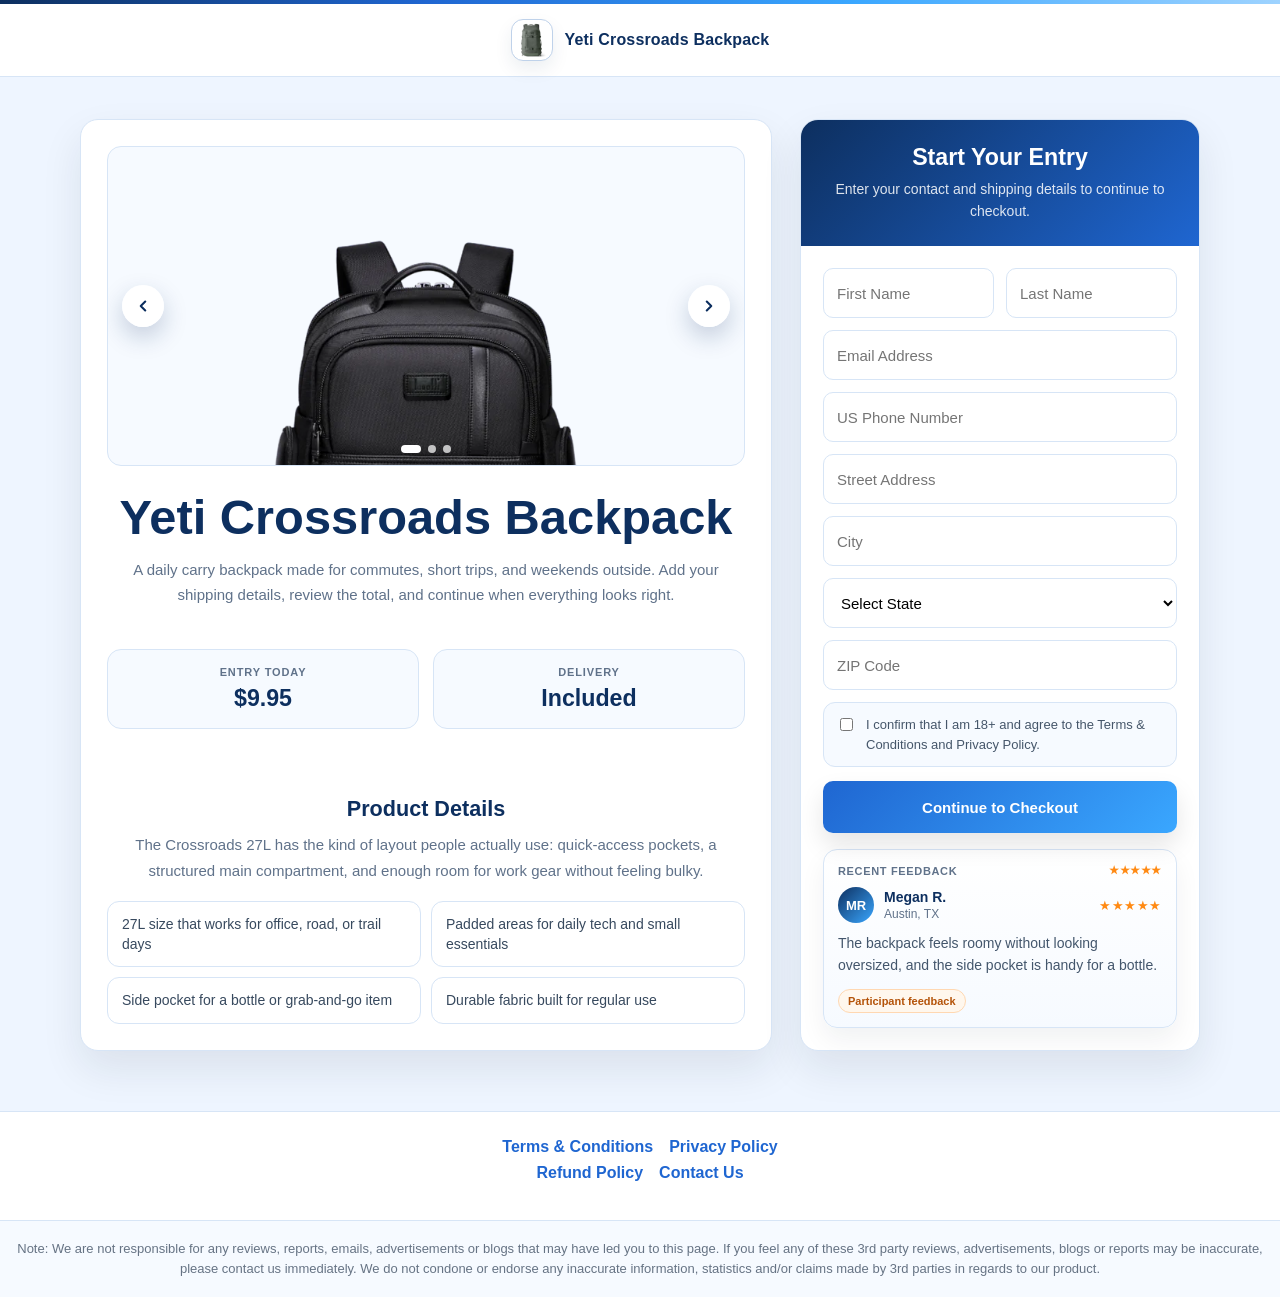
==== checkout.html @ 98c99eb9 "yeti lander completed" ====
<!DOCTYPE html>
<html lang="en">
<head>
<meta charset="utf-8" />
<meta name="viewport" content="width=device-width,initial-scale=1.0" />
<title>Checkout - Yeti Crossroads Backpack</title>
<style>
:root{--bg:#eef5ff;--surface:#fff;--surface-2:#f6faff;--ink:#10233f;--muted:#60728a;--line:#d7e5f6;--brand:#1f66d1;--brand-2:#0d2f5f;--accent:#3aa7ff;--danger:#b42318;--shadow:0 18px 42px rgba(19,31,45,.09)}
*{box-sizing:border-box}body{margin:0;font-family:Arial,Helvetica,sans-serif;background:var(--bg);color:var(--ink)}.container{width:min(1120px,calc(100% - 32px));margin:0 auto}.vibrant-accent{height:4px;background:linear-gradient(90deg,#0d2f5f,#1f66d1,#3aa7ff,#9ed3ff)}.site-header{background:#fff;border-bottom:1px solid var(--line)}.nav{height:72px;display:flex;align-items:center;justify-content:center}.brand{display:flex;align-items:center;justify-content:center;gap:12px;font-weight:800;color:var(--brand-2);letter-spacing:.01em}.brand-mark{width:42px;height:42px;border-radius:12px;background:#fff;border:1px solid #bfd2ea;display:flex;align-items:center;justify-content:center;box-shadow:0 8px 18px rgba(13,47,95,.08);overflow:hidden}.brand-mark img{width:88%;height:88%;object-fit:contain;display:block}.checkout-section{padding:42px 0}.checkout-grid{display:grid;grid-template-columns:minmax(0,1fr) 390px;gap:28px;align-items:stretch}.checkout-card,.summary-card{background:#fff;border:1px solid var(--line);border-radius:18px;box-shadow:var(--shadow);padding:24px;height:100%;display:flex;flex-direction:column}.checkout-card h1,.summary-card h2{text-align:center;margin:0 0 9px;color:var(--brand-2)}.section-copy{text-align:center;color:var(--muted);line-height:1.65;margin:0 auto 18px;max-width:620px}.summary-card .section-copy{max-width:310px}.info-grid{display:grid;gap:10px;margin-bottom:18px}.info-line,.line-item{display:flex;justify-content:space-between;gap:14px;border:1px solid var(--line);background:var(--surface-2);border-radius:12px;padding:12px 14px;font-size:14px;color:#46586d}.info-line strong,.line-item strong{color:var(--brand-2);text-align:right}input{width:100%;min-height:50px;border:1px solid #d7e5f6;border-radius:10px;background:#fff;padding:0 13px;font-size:15px;outline:none}.form-group{margin-bottom:12px}.field-invalid{border-color:var(--danger)!important;box-shadow:0 0 0 3px rgba(180,35,24,.08)!important}.error{display:none;margin-top:6px;color:var(--danger);font-size:12px;font-weight:700}.error.show{display:block}.payment-row{display:grid;grid-template-columns:1fr 1fr;gap:12px}.brand-row{display:flex;justify-content:center;gap:6px;flex-wrap:wrap;margin:0 0 14px}.brand-badge{width:46px;height:28px;border:1px solid var(--line);border-radius:7px;background:#fff;display:flex;align-items:center;justify-content:center;padding:2px;opacity:.72}.brand-badge.active{opacity:1;border-color:var(--brand);box-shadow:0 0 0 3px rgba(31,102,209,.12)}.brand-badge img{width:100%;height:100%;object-fit:contain;display:block}.btn{width:100%;min-height:52px;border:0;border-radius:10px;background:linear-gradient(135deg,var(--brand),var(--accent));color:#fff;font-size:15px;font-weight:800;cursor:pointer;box-shadow:0 12px 24px rgba(0,0,0,.10)}.btn:hover{background:var(--brand-2)}.summary-benefits{margin-top:auto;border:1px solid var(--line);border-radius:14px;background:#fbfdff;padding:14px;display:grid;gap:10px}.summary-benefits div{display:flex;justify-content:space-between;gap:12px;color:#4b5e72;font-size:13px}.summary-benefits strong{color:var(--brand-2);font-size:13px;text-align:right}.total-box{margin-top:14px;background:linear-gradient(135deg,var(--brand-2),var(--brand));color:#fff;border-radius:14px;padding:18px;text-align:center}.total-box small{display:block;text-transform:uppercase;letter-spacing:.08em;font-size:11px;font-weight:800;color:rgba(255,255,255,.78);margin-bottom:8px}.total-box strong{font-size:2rem}.footer{margin-top:32px;background:#fff;border-top:1px solid var(--line)}.footer-inner{padding:26px 0;text-align:center}.footer-links{margin-bottom:12px}.footer-links a{text-decoration:none;color:var(--brand);font-weight:700;margin:0 8px}.operator{color:#4b5e72;font-size:13px;line-height:1.6}.fine-print{color:#667384;font-size:12px;line-height:1.6;margin-top:8px}.footer-disclaimer{border-top:1px solid var(--line);background:#f6faff;padding:18px 16px;color:#667384;text-align:center;font-size:13px;line-height:1.55}@media(max-width:880px){.checkout-grid{grid-template-columns:1fr}.payment-row{grid-template-columns:1fr}.summary-benefits{margin-top:14px}}
html,body{overflow-x:hidden}.checkout-section{padding:42px 16px}.container{width:100%;max-width:1120px}.checkout-grid>*{min-width:0}.checkout-card,.summary-card{min-width:0}.footer-links{display:flex;flex-wrap:wrap;justify-content:center;gap:8px 16px;line-height:1.5;max-width:320px;margin-left:auto;margin-right:auto}.footer-links a{margin:0}
@media(max-width:560px){.section-copy{max-width:300px}.brand-row{max-width:270px;margin-left:auto;margin-right:auto}.brand-badge{width:42px;height:26px}}
</style>
</head>
<body>
<div class="vibrant-accent"></div>
<header class="site-header"><div class="container nav"><div class="brand"><span class="brand-mark" aria-hidden="true"><img src="./images/product.png" alt="" /></span><span>Yeti Crossroads Backpack</span></div></div></header>
<main class="checkout-section">
  <div class="container checkout-grid">
    <section class="checkout-card">
      <h1>Checkout</h1>
      <p class="section-copy">Review your shipping details and complete your entry below.</p>
      <div class="info-grid"><div class="info-line"><span>Name</span><strong id="summaryName">-</strong></div><div class="info-line"><span>Email</span><strong id="summaryEmail">-</strong></div><div class="info-line"><span>Ship To</span><strong id="summaryAddress">-</strong></div></div>
      <form id="paymentForm" novalidate>
        <div class="brand-row"><span class="brand-badge" data-brand="visa"><img src="images/card-visa.svg" alt="Visa"></span><span class="brand-badge" data-brand="mastercard"><img src="images/card-mastercard.svg" alt="Mastercard"></span><span class="brand-badge" data-brand="amex"><img src="images/card-amex.svg" alt="American Express"></span><span class="brand-badge" data-brand="discover"><img src="images/card-discover.svg" alt="Discover"></span><span class="brand-badge" data-brand="jcb"><img src="images/card-jcb.svg" alt="JCB"></span><span class="brand-badge" data-brand="diners"><img src="images/card-diners.svg" alt="Diners Club"></span><span class="brand-badge" data-brand="maestro"><img src="images/card-maestro.svg" alt="Maestro"></span><span class="brand-badge" data-brand="unionpay"><img src="images/card-unionpay.svg" alt="UnionPay"></span></div>
        <div class="form-group"><input id="cardNumber" type="tel" placeholder="Card Number" maxlength="23" inputmode="numeric" autocomplete="cc-number" /><div class="error" data-error-for="cardNumber">Please enter a valid card number.</div></div>
        <div class="payment-row"><div class="form-group"><input id="cardExpiry" type="tel" placeholder="MM/YY" maxlength="5" inputmode="numeric" autocomplete="cc-exp" /><div class="error" data-error-for="cardExpiry">Enter a valid expiry in MM/YY format.</div></div><div class="form-group"><input id="cardCvv" type="tel" placeholder="CVV" maxlength="4" inputmode="numeric" autocomplete="cc-csc" /><div class="error" data-error-for="cardCvv">Enter a valid CVV.</div></div></div>
        <button class="btn" type="submit">Continue</button>
      </form>
    </section>
    <aside class="summary-card">
      <h2>Order Summary</h2>
      <p class="section-copy">Your order details are reviewed here before the payment step is completed.</p>
      <div class="line-item"><span>Yeti Crossroads Backpack entry</span><strong>$9.95</strong></div>
      <div class="line-item"><span>Processing</span><strong>$0.00</strong></div>
      <div class="line-item"><span>Shipping</span><strong>Included</strong></div>
      <div class="summary-benefits"><div><span>Confirmation</span><strong>Sent by email</strong></div><div><span>Secure checkout</span><strong>Encrypted payment</strong></div><div><span>Customer support</span><strong>2 business days</strong></div></div>
      <div class="total-box"><small>Total Today</small><strong>$9.95</strong></div>
    </aside>
  </div>
</main>
<footer class="footer"><div class="footer-inner"><div class="footer-links"><a href="terms.html">Terms &amp; Conditions</a><a href="privacy.html">Privacy Policy</a><a href="refund.html">Refund Policy</a><a href="contact.html">Contact Us</a></div></div><div class="footer-disclaimer">Note: We are not responsible for any reviews, reports, emails, advertisements or blogs that may have led you to this page. If you feel any of these 3rd party reviews, advertisements, blogs or reports may be inaccurate, please contact us immediately. We do not condone or endorse any inaccurate information, statistics and/or claims made by 3rd parties in regards to our product.</div></footer>
<script>
(function(){const storagePrefix='yetiReady';const lead=JSON.parse(sessionStorage.getItem(storagePrefix+'Lead')||'null');if(!lead){window.location.href='index.html';return}const paymentForm=document.getElementById('paymentForm'),cardNumber=document.getElementById('cardNumber'),cardExpiry=document.getElementById('cardExpiry'),cardCvv=document.getElementById('cardCvv'),brandBadges=document.querySelectorAll('.brand-badge'),brandRules={visa:{lengths:[13,16,19],cvv:[3]},mastercard:{lengths:[16],cvv:[3]},amex:{lengths:[15],cvv:[4]},discover:{lengths:[16,19],cvv:[3]},jcb:{lengths:[16,17,18,19],cvv:[3]},diners:{lengths:[14,16],cvv:[3]},maestro:{lengths:[12,13,14,15,16,17,18,19],cvv:[3]},unionpay:{lengths:[16,17,18,19],cvv:[3]}};function digits(v){return(v||'').replace(/\D/g,'')}function setError(name,show){const field=document.getElementById(name);const error=document.querySelector('[data-error-for="'+name+'"]');if(field)field.classList.toggle('field-invalid',!!show);if(error)error.classList.toggle('show',!!show)}function detectBrand(v){const d=digits(v);if(/^4/.test(d))return'visa';if(/^(5[1-5]|2[2-7])/.test(d))return'mastercard';if(/^3[47]/.test(d))return'amex';if(/^(6011|65|64[4-9])/.test(d))return'discover';if(/^(352[8-9]|35[3-8])/.test(d))return'jcb';if(/^3(0[0-5]|[68])/.test(d))return'diners';if(/^62/.test(d))return'unionpay';if(/^(50|5[6-9]|6)/.test(d))return'maestro';return''}function updateBrand(b){brandBadges.forEach(x=>x.classList.toggle('active',x.dataset.brand===b))}function luhn(v){const d=digits(v);if(d.length<12||d.length>19)return false;let sum=0,alt=false;for(let i=d.length-1;i>=0;i--){let n=parseInt(d[i],10);if(alt){n*=2;if(n>9)n-=9}sum+=n;alt=!alt}return sum%10===0}function validCard(v){const d=digits(v),brand=detectBrand(d),rule=brandRules[brand];return !!rule&&rule.lengths.includes(d.length)&&luhn(d)}function validCvv(v,brand){const rule=brandRules[brand];return !!rule&&rule.cvv.includes(digits(v).length)}function validExpiry(v){const m=/^(0[1-9]|1[0-2])\/(\d{2})$/.exec(v||'');if(!m)return false;const month=parseInt(m[1],10),year=2000+parseInt(m[2],10);return new Date(year,month,0,23,59,59)>=new Date()}document.getElementById('summaryName').textContent=((lead.firstName||'')+' '+(lead.lastName||'')).trim()||'-';document.getElementById('summaryEmail').textContent=lead.email||'-';document.getElementById('summaryAddress').textContent=[lead.shippingAddress1,lead.shippingCity,lead.shippingState,lead.shippingZip].filter(Boolean).join(', ')||'-';cardNumber.addEventListener('input',function(){const d=digits(this.value).slice(0,19);this.value=d.replace(/(.{4})/g,'$1 ').trim();updateBrand(detectBrand(d));setError('cardNumber',false);setError('cardCvv',false)});cardExpiry.addEventListener('input',function(){const d=digits(this.value).slice(0,4);this.value=d.length>2?d.slice(0,2)+'/'+d.slice(2):d;setError('cardExpiry',false)});cardCvv.addEventListener('input',function(){this.value=digits(this.value).slice(0,4);setError('cardCvv',false)});paymentForm.addEventListener('submit',function(e){e.preventDefault();let ok=true;const cd=digits(cardNumber.value),brand=detectBrand(cd),cardBad=!validCard(cd);setError('cardNumber',cardBad);if(cardBad)ok=false;const expBad=!validExpiry(cardExpiry.value);setError('cardExpiry',expBad);if(expBad)ok=false;const cvvBad=!validCvv(cardCvv.value,brand);setError('cardCvv',cvvBad);if(cvvBad)ok=false;if(!ok)return;sessionStorage.setItem(storagePrefix+'Checkout',JSON.stringify({status:'completed',product:lead.product,cardLast4:cd.slice(-4),cardBrand:brand,amountCharged:lead.entryPrice,completedAt:new Date().toISOString()}));window.location.href='upsell.html'})})();
</script>
</body>
</html>
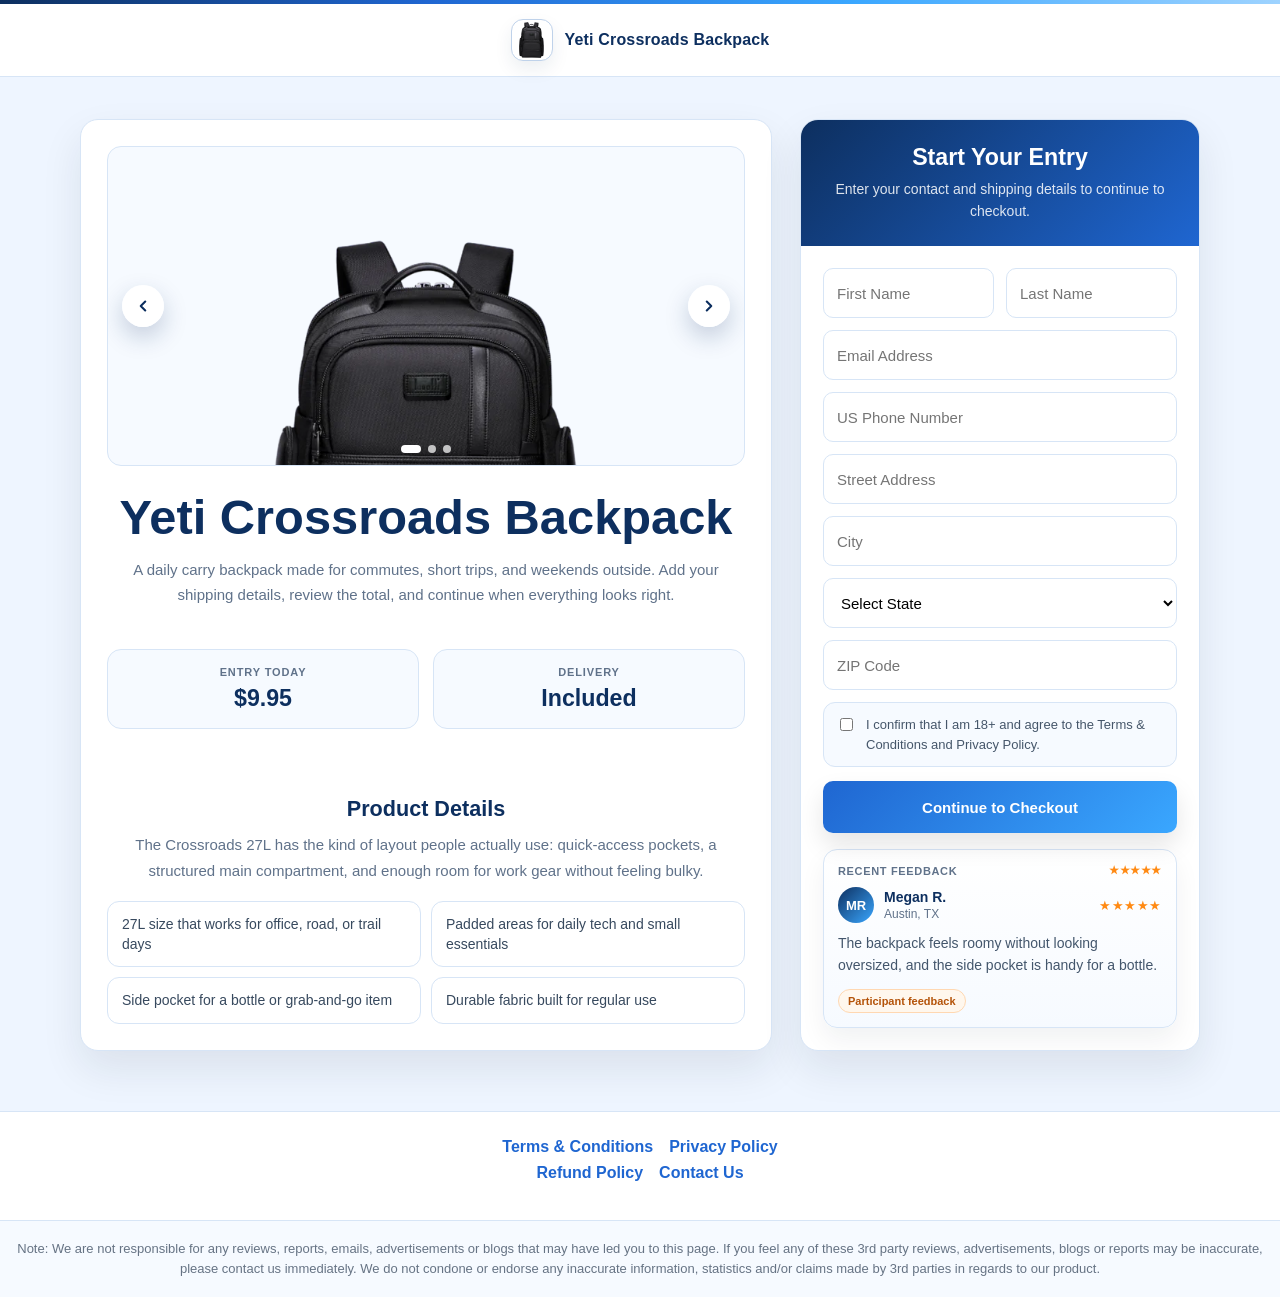
==== commit 18189a25: "yeti lander completed" ====
--- a/checkout.html
+++ b/checkout.html
@@ -13,7 +13,7 @@
 </head>
 <body>
 <div class="vibrant-accent"></div>
-<header class="site-header"><div class="container nav"><div class="brand"><span class="brand-mark" aria-hidden="true"><img src="./images/product.png" alt="" /></span><span>Yeti Crossroads Backpack</span></div></div></header>
+<header class="site-header"><div class="container nav"><div class="brand"><span class="brand-mark" aria-hidden="true"><img src="./images/backpack-slide-01.jpg" alt="" /></span><span>Yeti Crossroads Backpack</span></div></div></header>
 <main class="checkout-section">
   <div class="container checkout-grid">
     <section class="checkout-card">
@@ -21,9 +21,9 @@
       <p class="section-copy">Review your shipping details and complete your entry below.</p>
       <div class="info-grid"><div class="info-line"><span>Name</span><strong id="summaryName">-</strong></div><div class="info-line"><span>Email</span><strong id="summaryEmail">-</strong></div><div class="info-line"><span>Ship To</span><strong id="summaryAddress">-</strong></div></div>
       <form id="paymentForm" novalidate>
-        <div class="brand-row"><span class="brand-badge" data-brand="visa"><img src="images/card-visa.svg" alt="Visa"></span><span class="brand-badge" data-brand="mastercard"><img src="images/card-mastercard.svg" alt="Mastercard"></span><span class="brand-badge" data-brand="amex"><img src="images/card-amex.svg" alt="American Express"></span><span class="brand-badge" data-brand="discover"><img src="images/card-discover.svg" alt="Discover"></span><span class="brand-badge" data-brand="jcb"><img src="images/card-jcb.svg" alt="JCB"></span><span class="brand-badge" data-brand="diners"><img src="images/card-diners.svg" alt="Diners Club"></span><span class="brand-badge" data-brand="maestro"><img src="images/card-maestro.svg" alt="Maestro"></span><span class="brand-badge" data-brand="unionpay"><img src="images/card-unionpay.svg" alt="UnionPay"></span></div>
         <div class="form-group"><input id="cardNumber" type="tel" placeholder="Card Number" maxlength="23" inputmode="numeric" autocomplete="cc-number" /><div class="error" data-error-for="cardNumber">Please enter a valid card number.</div></div>
         <div class="payment-row"><div class="form-group"><input id="cardExpiry" type="tel" placeholder="MM/YY" maxlength="5" inputmode="numeric" autocomplete="cc-exp" /><div class="error" data-error-for="cardExpiry">Enter a valid expiry in MM/YY format.</div></div><div class="form-group"><input id="cardCvv" type="tel" placeholder="CVV" maxlength="4" inputmode="numeric" autocomplete="cc-csc" /><div class="error" data-error-for="cardCvv">Enter a valid CVV.</div></div></div>
+        <div class="brand-row"><span class="brand-badge" data-brand="visa"><img src="images/card-visa.svg" alt="Visa"></span><span class="brand-badge" data-brand="mastercard"><img src="images/card-mastercard.svg" alt="Mastercard"></span><span class="brand-badge" data-brand="amex"><img src="images/card-amex.svg" alt="American Express"></span><span class="brand-badge" data-brand="discover"><img src="images/card-discover.svg" alt="Discover"></span><span class="brand-badge" data-brand="jcb"><img src="images/card-jcb.svg" alt="JCB"></span><span class="brand-badge" data-brand="diners"><img src="images/card-diners.svg" alt="Diners Club"></span><span class="brand-badge" data-brand="maestro"><img src="images/card-maestro.svg" alt="Maestro"></span><span class="brand-badge" data-brand="unionpay"><img src="images/card-unionpay.svg" alt="UnionPay"></span></div>
         <button class="btn" type="submit">Continue</button>
       </form>
     </section>
@@ -40,7 +40,8 @@
 </main>
 <footer class="footer"><div class="footer-inner"><div class="footer-links"><a href="terms.html">Terms &amp; Conditions</a><a href="privacy.html">Privacy Policy</a><a href="refund.html">Refund Policy</a><a href="contact.html">Contact Us</a></div></div><div class="footer-disclaimer">Note: We are not responsible for any reviews, reports, emails, advertisements or blogs that may have led you to this page. If you feel any of these 3rd party reviews, advertisements, blogs or reports may be inaccurate, please contact us immediately. We do not condone or endorse any inaccurate information, statistics and/or claims made by 3rd parties in regards to our product.</div></footer>
 <script>
-(function(){const storagePrefix='yetiReady';const lead=JSON.parse(sessionStorage.getItem(storagePrefix+'Lead')||'null');if(!lead){window.location.href='index.html';return}const paymentForm=document.getElementById('paymentForm'),cardNumber=document.getElementById('cardNumber'),cardExpiry=document.getElementById('cardExpiry'),cardCvv=document.getElementById('cardCvv'),brandBadges=document.querySelectorAll('.brand-badge'),brandRules={visa:{lengths:[13,16,19],cvv:[3]},mastercard:{lengths:[16],cvv:[3]},amex:{lengths:[15],cvv:[4]},discover:{lengths:[16,19],cvv:[3]},jcb:{lengths:[16,17,18,19],cvv:[3]},diners:{lengths:[14,16],cvv:[3]},maestro:{lengths:[12,13,14,15,16,17,18,19],cvv:[3]},unionpay:{lengths:[16,17,18,19],cvv:[3]}};function digits(v){return(v||'').replace(/\D/g,'')}function setError(name,show){const field=document.getElementById(name);const error=document.querySelector('[data-error-for="'+name+'"]');if(field)field.classList.toggle('field-invalid',!!show);if(error)error.classList.toggle('show',!!show)}function detectBrand(v){const d=digits(v);if(/^4/.test(d))return'visa';if(/^(5[1-5]|2[2-7])/.test(d))return'mastercard';if(/^3[47]/.test(d))return'amex';if(/^(6011|65|64[4-9])/.test(d))return'discover';if(/^(352[8-9]|35[3-8])/.test(d))return'jcb';if(/^3(0[0-5]|[68])/.test(d))return'diners';if(/^62/.test(d))return'unionpay';if(/^(50|5[6-9]|6)/.test(d))return'maestro';return''}function updateBrand(b){brandBadges.forEach(x=>x.classList.toggle('active',x.dataset.brand===b))}function luhn(v){const d=digits(v);if(d.length<12||d.length>19)return false;let sum=0,alt=false;for(let i=d.length-1;i>=0;i--){let n=parseInt(d[i],10);if(alt){n*=2;if(n>9)n-=9}sum+=n;alt=!alt}return sum%10===0}function validCard(v){const d=digits(v),brand=detectBrand(d),rule=brandRules[brand];return !!rule&&rule.lengths.includes(d.length)&&luhn(d)}function validCvv(v,brand){const rule=brandRules[brand];return !!rule&&rule.cvv.includes(digits(v).length)}function validExpiry(v){const m=/^(0[1-9]|1[0-2])\/(\d{2})$/.exec(v||'');if(!m)return false;const month=parseInt(m[1],10),year=2000+parseInt(m[2],10);return new Date(year,month,0,23,59,59)>=new Date()}document.getElementById('summaryName').textContent=((lead.firstName||'')+' '+(lead.lastName||'')).trim()||'-';document.getElementById('summaryEmail').textContent=lead.email||'-';document.getElementById('summaryAddress').textContent=[lead.shippingAddress1,lead.shippingCity,lead.shippingState,lead.shippingZip].filter(Boolean).join(', ')||'-';cardNumber.addEventListener('input',function(){const d=digits(this.value).slice(0,19);this.value=d.replace(/(.{4})/g,'$1 ').trim();updateBrand(detectBrand(d));setError('cardNumber',false);setError('cardCvv',false)});cardExpiry.addEventListener('input',function(){const d=digits(this.value).slice(0,4);this.value=d.length>2?d.slice(0,2)+'/'+d.slice(2):d;setError('cardExpiry',false)});cardCvv.addEventListener('input',function(){this.value=digits(this.value).slice(0,4);setError('cardCvv',false)});paymentForm.addEventListener('submit',function(e){e.preventDefault();let ok=true;const cd=digits(cardNumber.value),brand=detectBrand(cd),cardBad=!validCard(cd);setError('cardNumber',cardBad);if(cardBad)ok=false;const expBad=!validExpiry(cardExpiry.value);setError('cardExpiry',expBad);if(expBad)ok=false;const cvvBad=!validCvv(cardCvv.value,brand);setError('cardCvv',cvvBad);if(cvvBad)ok=false;if(!ok)return;sessionStorage.setItem(storagePrefix+'Checkout',JSON.stringify({status:'completed',product:lead.product,cardLast4:cd.slice(-4),cardBrand:brand,amountCharged:lead.entryPrice,completedAt:new Date().toISOString()}));window.location.href='upsell.html'})})();
+(function(){const storagePrefix='yetiReady';const lead=JSON.parse(sessionStorage.getItem(storagePrefix+'Lead')||'null'); if(!lead){window.location.href='index.html';return} const paymentForm=document.getElementById('paymentForm'),cardNumber=document.getElementById('cardNumber'),cardExpiry=document.getElementById('cardExpiry'),cardCvv=document.getElementById('cardCvv'),brandBadges=document.querySelectorAll('.brand-badge'),brandRules={visa:{lengths:[13,16,19],cvv:[3]},mastercard:{lengths:[16],cvv:[3]},amex:{lengths:[15],cvv:[4]},discover:{lengths:[16,19],cvv:[3]},jcb:{lengths:[16,17,18,19],cvv:[3]},diners:{lengths:[14,16],cvv:[3]},maestro:{lengths:[12,13,14,15,16,17,18,19],cvv:[3]},unionpay:{lengths:[16,17,18,19],cvv:[3]}};function digits(v){return(v||'').replace(/\D/g,'')}function setError(name,show){const field=document.getElementById(name);const error=document.querySelector('[data-error-for="'+name+'"]');if(field)field.classList.toggle('field-invalid',!!show);if(error)error.classList.toggle('show',!!show)}function detectBrand(v){const d=digits(v);if(/^4/.test(d))return'visa';if(/^(5[1-5]|2[2-7])/.test(d))return'mastercard';if(/^3[47]/.test(d))return'amex';if(/^(6011|65|64[4-9])/.test(d))return'discover';if(/^(352[8-9]|35[3-8])/.test(d))return'jcb';if(/^3(0[0-5]|[68])/.test(d))return'diners';if(/^62/.test(d))return'unionpay';if(/^(50|5[6-9]|6)/.test(d))return'maestro';return''}function updateBrand(b){brandBadges.forEach(x=>x.classList.toggle('active',x.dataset.brand===b))}function luhn(v){const d=digits(v);if(d.length<12||d.length>19)return false;let sum=0,alt=false;for(let i=d.length-1;i>=0;i--){let n=parseInt(d[i],10);if(alt){n*=2;if(n>9)n-=9}sum+=n;alt=!alt}return sum%10===0}function validCard(v){const d=digits(v),brand=detectBrand(d),rule=brandRules[brand];return !!rule&&rule.lengths.includes(d.length)&&luhn(d)}function validCvv(v,brand){const rule=brandRules[brand];return !!rule&&rule.cvv.includes(digits(v).length)}function validExpiry(v){const m=/^(0[1-9]|1[0-2])\/(\d{2})$/.exec(v||'');if(!m)return false;const month=parseInt(m[1],10),year=2000+parseInt(m[2],10);return new Date(year,month,0,23,59,59)>=new Date()}document.getElementById('summaryName').textContent=((lead.firstName||'')+' '+(lead.lastName||'')).trim()||'-';document.getElementById('summaryEmail').textContent=lead.email||'-';document.getElementById('summaryAddress').textContent=[lead.shippingAddress1,lead.shippingCity,lead.shippingState,lead.shippingZip].filter(Boolean).join(', ')||'-';cardNumber.addEventListener('input',function(){const d=digits(this.value).slice(0,19);this.value=d.replace(/(.{4})/g,'$1 ').trim();updateBrand(detectBrand(d));setError('cardNumber',false);setError('cardCvv',false)});cardExpiry.addEventListener('input',function(){const d=digits(this.value).slice(0,4);this.value=d.length>2?d.slice(0,2)+'/'+d.slice(2):d;setError('cardExpiry',false)});cardCvv.addEventListener('input',function(){this.value=digits(this.value).slice(0,4);setError('cardCvv',false)});paymentForm.addEventListener('submit',function(e){e.preventDefault();let ok=true;const cd=digits(cardNumber.value),brand=detectBrand(cd),cardBad=!validCard(cd);setError('cardNumber',cardBad);if(cardBad)ok=false;const expBad=!validExpiry(cardExpiry.value);setError('cardExpiry',expBad);if(expBad)ok=false;const cvvBad=!validCvv(cardCvv.value,brand);setError('cardCvv',cvvBad);if(cvvBad)ok=false;if(!ok)return;sessionStorage.setItem(storagePrefix+'Checkout',JSON.stringify({status:'completed',product:lead.product,cardLast4:cd.slice(-4),cardBrand:brand,amountCharged:lead.entryPrice,completedAt:new Date().toISOString()}));window.location.href='upsell.html'})})();
 </script>
+<!-- if(!lead){window.location.href='index.html';return} -->
 </body>
 </html>
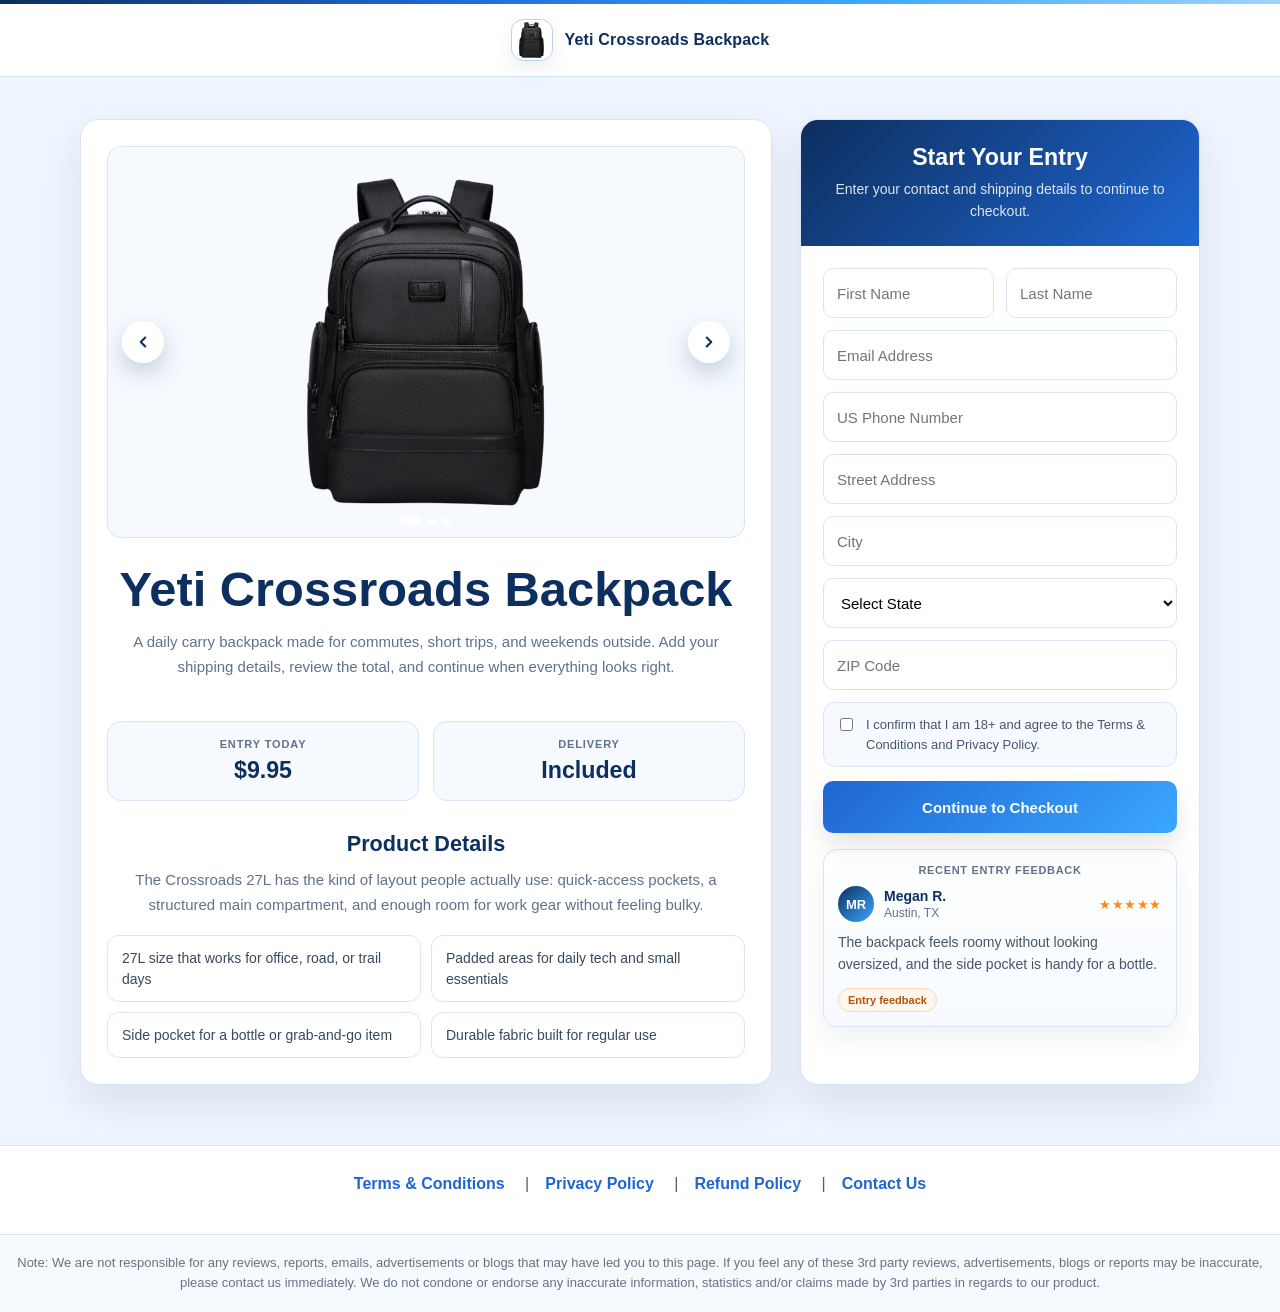
==== commit 902e3544: "yeti lander completed" ====
--- a/checkout.html
+++ b/checkout.html
@@ -7,7 +7,7 @@
 <style>
 :root{--bg:#eef5ff;--surface:#fff;--surface-2:#f6faff;--ink:#10233f;--muted:#60728a;--line:#d7e5f6;--brand:#1f66d1;--brand-2:#0d2f5f;--accent:#3aa7ff;--danger:#b42318;--shadow:0 18px 42px rgba(19,31,45,.09)}
 *{box-sizing:border-box}body{margin:0;font-family:Arial,Helvetica,sans-serif;background:var(--bg);color:var(--ink)}.container{width:min(1120px,calc(100% - 32px));margin:0 auto}.vibrant-accent{height:4px;background:linear-gradient(90deg,#0d2f5f,#1f66d1,#3aa7ff,#9ed3ff)}.site-header{background:#fff;border-bottom:1px solid var(--line)}.nav{height:72px;display:flex;align-items:center;justify-content:center}.brand{display:flex;align-items:center;justify-content:center;gap:12px;font-weight:800;color:var(--brand-2);letter-spacing:.01em}.brand-mark{width:42px;height:42px;border-radius:12px;background:#fff;border:1px solid #bfd2ea;display:flex;align-items:center;justify-content:center;box-shadow:0 8px 18px rgba(13,47,95,.08);overflow:hidden}.brand-mark img{width:88%;height:88%;object-fit:contain;display:block}.checkout-section{padding:42px 0}.checkout-grid{display:grid;grid-template-columns:minmax(0,1fr) 390px;gap:28px;align-items:stretch}.checkout-card,.summary-card{background:#fff;border:1px solid var(--line);border-radius:18px;box-shadow:var(--shadow);padding:24px;height:100%;display:flex;flex-direction:column}.checkout-card h1,.summary-card h2{text-align:center;margin:0 0 9px;color:var(--brand-2)}.section-copy{text-align:center;color:var(--muted);line-height:1.65;margin:0 auto 18px;max-width:620px}.summary-card .section-copy{max-width:310px}.info-grid{display:grid;gap:10px;margin-bottom:18px}.info-line,.line-item{display:flex;justify-content:space-between;gap:14px;border:1px solid var(--line);background:var(--surface-2);border-radius:12px;padding:12px 14px;font-size:14px;color:#46586d}.info-line strong,.line-item strong{color:var(--brand-2);text-align:right}input{width:100%;min-height:50px;border:1px solid #d7e5f6;border-radius:10px;background:#fff;padding:0 13px;font-size:15px;outline:none}.form-group{margin-bottom:12px}.field-invalid{border-color:var(--danger)!important;box-shadow:0 0 0 3px rgba(180,35,24,.08)!important}.error{display:none;margin-top:6px;color:var(--danger);font-size:12px;font-weight:700}.error.show{display:block}.payment-row{display:grid;grid-template-columns:1fr 1fr;gap:12px}.brand-row{display:flex;justify-content:center;gap:6px;flex-wrap:wrap;margin:0 0 14px}.brand-badge{width:46px;height:28px;border:1px solid var(--line);border-radius:7px;background:#fff;display:flex;align-items:center;justify-content:center;padding:2px;opacity:.72}.brand-badge.active{opacity:1;border-color:var(--brand);box-shadow:0 0 0 3px rgba(31,102,209,.12)}.brand-badge img{width:100%;height:100%;object-fit:contain;display:block}.btn{width:100%;min-height:52px;border:0;border-radius:10px;background:linear-gradient(135deg,var(--brand),var(--accent));color:#fff;font-size:15px;font-weight:800;cursor:pointer;box-shadow:0 12px 24px rgba(0,0,0,.10)}.btn:hover{background:var(--brand-2)}.summary-benefits{margin-top:auto;border:1px solid var(--line);border-radius:14px;background:#fbfdff;padding:14px;display:grid;gap:10px}.summary-benefits div{display:flex;justify-content:space-between;gap:12px;color:#4b5e72;font-size:13px}.summary-benefits strong{color:var(--brand-2);font-size:13px;text-align:right}.total-box{margin-top:14px;background:linear-gradient(135deg,var(--brand-2),var(--brand));color:#fff;border-radius:14px;padding:18px;text-align:center}.total-box small{display:block;text-transform:uppercase;letter-spacing:.08em;font-size:11px;font-weight:800;color:rgba(255,255,255,.78);margin-bottom:8px}.total-box strong{font-size:2rem}.footer{margin-top:32px;background:#fff;border-top:1px solid var(--line)}.footer-inner{padding:26px 0;text-align:center}.footer-links{margin-bottom:12px}.footer-links a{text-decoration:none;color:var(--brand);font-weight:700;margin:0 8px}.operator{color:#4b5e72;font-size:13px;line-height:1.6}.fine-print{color:#667384;font-size:12px;line-height:1.6;margin-top:8px}.footer-disclaimer{border-top:1px solid var(--line);background:#f6faff;padding:18px 16px;color:#667384;text-align:center;font-size:13px;line-height:1.55}@media(max-width:880px){.checkout-grid{grid-template-columns:1fr}.payment-row{grid-template-columns:1fr}.summary-benefits{margin-top:14px}}
-html,body{overflow-x:hidden}.checkout-section{padding:42px 16px}.container{width:100%;max-width:1120px}.checkout-grid>*{min-width:0}.checkout-card,.summary-card{min-width:0}.footer-links{display:flex;flex-wrap:wrap;justify-content:center;gap:8px 16px;line-height:1.5;max-width:320px;margin-left:auto;margin-right:auto}.footer-links a{margin:0}
+html,body{overflow-x:hidden}.checkout-section{padding:42px 16px}.container{width:100%;max-width:1120px}.checkout-grid>*{min-width:0}.checkout-card,.summary-card{min-width:0}.footer-links{display:block;white-space:nowrap;max-width:none;overflow-x:auto;line-height:1.5}.footer-links a{margin:0 8px}.footer-links a:not(:last-child)::after{content:" |";color:#4b5e72;font-weight:400;margin-left:16px}
 @media(max-width:560px){.section-copy{max-width:300px}.brand-row{max-width:270px;margin-left:auto;margin-right:auto}.brand-badge{width:42px;height:26px}}
 </style>
 </head>
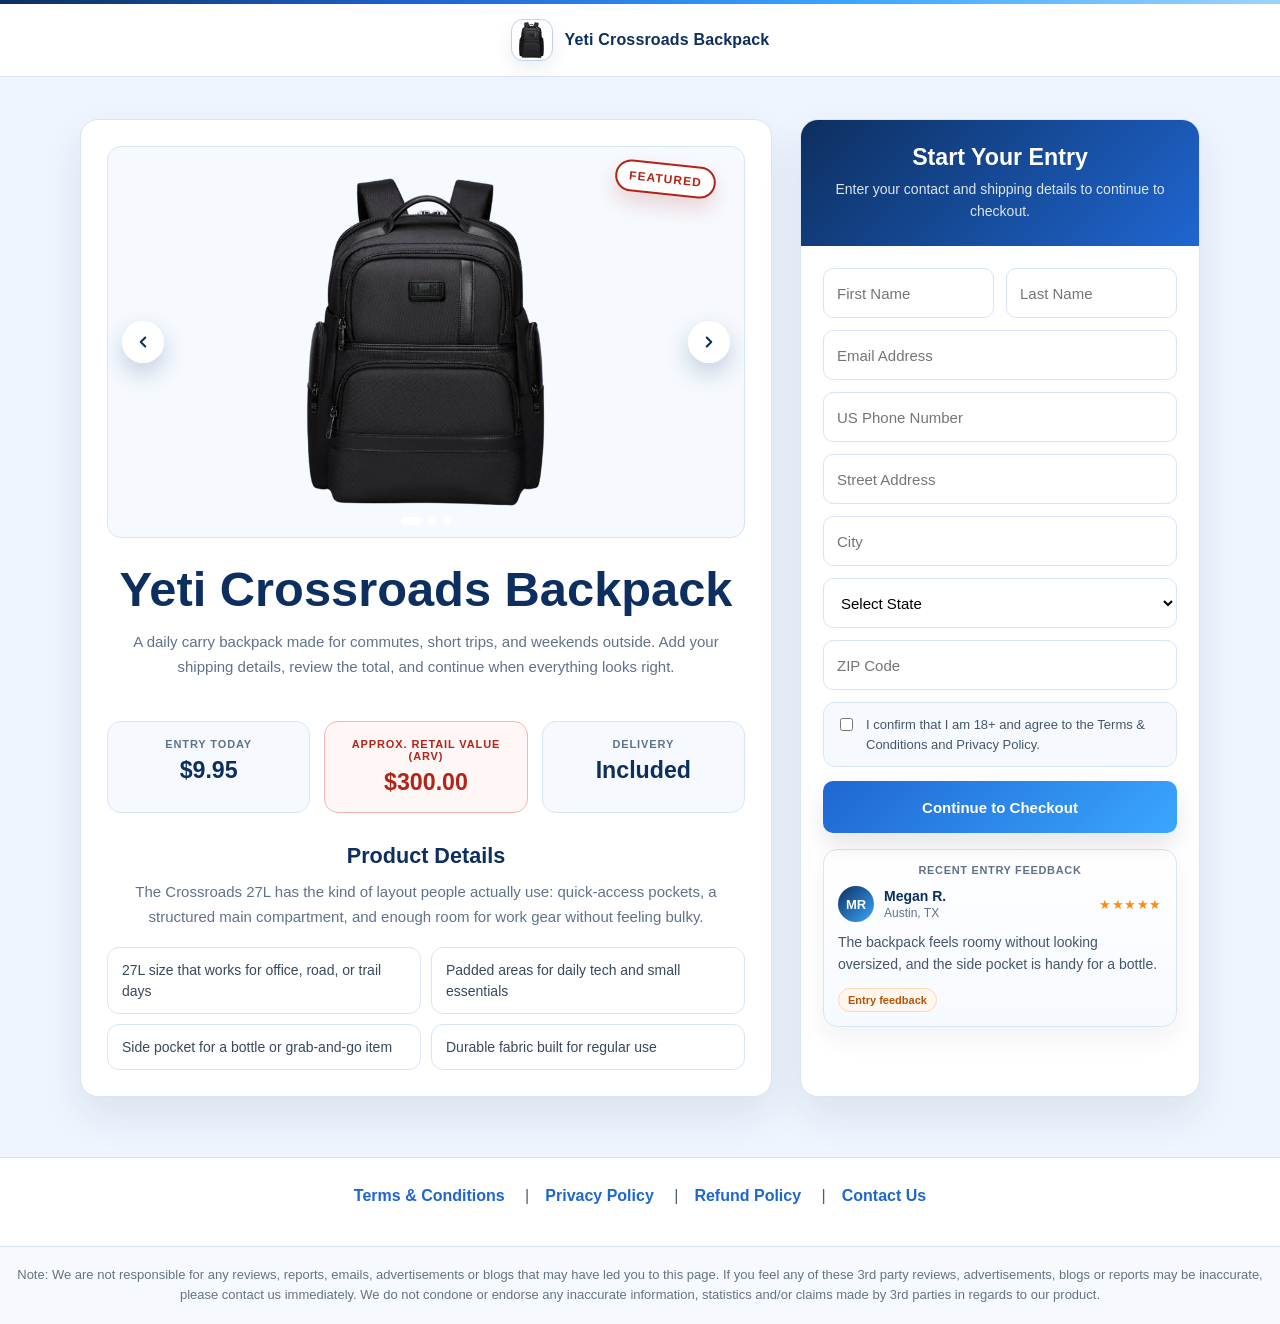
==== commit 368d2541: "yeti lander completed" ====
--- a/checkout.html
+++ b/checkout.html
@@ -6,10 +6,10 @@
 <title>Checkout - Yeti Crossroads Backpack</title>
 <style>
 :root{--bg:#eef5ff;--surface:#fff;--surface-2:#f6faff;--ink:#10233f;--muted:#60728a;--line:#d7e5f6;--brand:#1f66d1;--brand-2:#0d2f5f;--accent:#3aa7ff;--danger:#b42318;--shadow:0 18px 42px rgba(19,31,45,.09)}
-*{box-sizing:border-box}body{margin:0;font-family:Arial,Helvetica,sans-serif;background:var(--bg);color:var(--ink)}.container{width:min(1120px,calc(100% - 32px));margin:0 auto}.vibrant-accent{height:4px;background:linear-gradient(90deg,#0d2f5f,#1f66d1,#3aa7ff,#9ed3ff)}.site-header{background:#fff;border-bottom:1px solid var(--line)}.nav{height:72px;display:flex;align-items:center;justify-content:center}.brand{display:flex;align-items:center;justify-content:center;gap:12px;font-weight:800;color:var(--brand-2);letter-spacing:.01em}.brand-mark{width:42px;height:42px;border-radius:12px;background:#fff;border:1px solid #bfd2ea;display:flex;align-items:center;justify-content:center;box-shadow:0 8px 18px rgba(13,47,95,.08);overflow:hidden}.brand-mark img{width:88%;height:88%;object-fit:contain;display:block}.checkout-section{padding:42px 0}.checkout-grid{display:grid;grid-template-columns:minmax(0,1fr) 390px;gap:28px;align-items:stretch}.checkout-card,.summary-card{background:#fff;border:1px solid var(--line);border-radius:18px;box-shadow:var(--shadow);padding:24px;height:100%;display:flex;flex-direction:column}.checkout-card h1,.summary-card h2{text-align:center;margin:0 0 9px;color:var(--brand-2)}.section-copy{text-align:center;color:var(--muted);line-height:1.65;margin:0 auto 18px;max-width:620px}.summary-card .section-copy{max-width:310px}.info-grid{display:grid;gap:10px;margin-bottom:18px}.info-line,.line-item{display:flex;justify-content:space-between;gap:14px;border:1px solid var(--line);background:var(--surface-2);border-radius:12px;padding:12px 14px;font-size:14px;color:#46586d}.info-line strong,.line-item strong{color:var(--brand-2);text-align:right}input{width:100%;min-height:50px;border:1px solid #d7e5f6;border-radius:10px;background:#fff;padding:0 13px;font-size:15px;outline:none}.form-group{margin-bottom:12px}.field-invalid{border-color:var(--danger)!important;box-shadow:0 0 0 3px rgba(180,35,24,.08)!important}.error{display:none;margin-top:6px;color:var(--danger);font-size:12px;font-weight:700}.error.show{display:block}.payment-row{display:grid;grid-template-columns:1fr 1fr;gap:12px}.brand-row{display:flex;justify-content:center;gap:6px;flex-wrap:wrap;margin:0 0 14px}.brand-badge{width:46px;height:28px;border:1px solid var(--line);border-radius:7px;background:#fff;display:flex;align-items:center;justify-content:center;padding:2px;opacity:.72}.brand-badge.active{opacity:1;border-color:var(--brand);box-shadow:0 0 0 3px rgba(31,102,209,.12)}.brand-badge img{width:100%;height:100%;object-fit:contain;display:block}.btn{width:100%;min-height:52px;border:0;border-radius:10px;background:linear-gradient(135deg,var(--brand),var(--accent));color:#fff;font-size:15px;font-weight:800;cursor:pointer;box-shadow:0 12px 24px rgba(0,0,0,.10)}.btn:hover{background:var(--brand-2)}.summary-benefits{margin-top:auto;border:1px solid var(--line);border-radius:14px;background:#fbfdff;padding:14px;display:grid;gap:10px}.summary-benefits div{display:flex;justify-content:space-between;gap:12px;color:#4b5e72;font-size:13px}.summary-benefits strong{color:var(--brand-2);font-size:13px;text-align:right}.total-box{margin-top:14px;background:linear-gradient(135deg,var(--brand-2),var(--brand));color:#fff;border-radius:14px;padding:18px;text-align:center}.total-box small{display:block;text-transform:uppercase;letter-spacing:.08em;font-size:11px;font-weight:800;color:rgba(255,255,255,.78);margin-bottom:8px}.total-box strong{font-size:2rem}.footer{margin-top:32px;background:#fff;border-top:1px solid var(--line)}.footer-inner{padding:26px 0;text-align:center}.footer-links{margin-bottom:12px}.footer-links a{text-decoration:none;color:var(--brand);font-weight:700;margin:0 8px}.operator{color:#4b5e72;font-size:13px;line-height:1.6}.fine-print{color:#667384;font-size:12px;line-height:1.6;margin-top:8px}.footer-disclaimer{border-top:1px solid var(--line);background:#f6faff;padding:18px 16px;color:#667384;text-align:center;font-size:13px;line-height:1.55}@media(max-width:880px){.checkout-grid{grid-template-columns:1fr}.payment-row{grid-template-columns:1fr}.summary-benefits{margin-top:14px}}
-html,body{overflow-x:hidden}.checkout-section{padding:42px 16px}.container{width:100%;max-width:1120px}.checkout-grid>*{min-width:0}.checkout-card,.summary-card{min-width:0}.footer-links{display:block;white-space:nowrap;max-width:none;overflow-x:auto;line-height:1.5}.footer-links a{margin:0 8px}.footer-links a:not(:last-child)::after{content:" |";color:#4b5e72;font-weight:400;margin-left:16px}
-@media(max-width:560px){.section-copy{max-width:300px}.brand-row{max-width:270px;margin-left:auto;margin-right:auto}.brand-badge{width:42px;height:26px}}
-</style>
+*{box-sizing:border-box}body{margin:0;font-family:Arial,Helvetica,sans-serif;background:var(--bg);color:var(--ink)}.container{width:min(1120px,calc(100% - 32px));margin:0 auto}.vibrant-accent{height:4px;background:linear-gradient(90deg,#0d2f5f,#1f66d1,#3aa7ff,#9ed3ff)}.site-header{background:#fff;border-bottom:1px solid var(--line)}.nav{height:72px;display:flex;align-items:center;justify-content:center}.brand{display:flex;align-items:center;justify-content:center;gap:12px;font-weight:800;color:var(--brand-2);letter-spacing:.01em}.brand-mark{width:42px;height:42px;border-radius:12px;background:#fff;border:1px solid #bfd2ea;display:flex;align-items:center;justify-content:center;box-shadow:0 8px 18px rgba(13,47,95,.08);overflow:hidden}.brand-mark img{width:88%;height:88%;object-fit:contain;display:block}.checkout-section{padding:42px 0}.checkout-grid{display:grid;grid-template-columns:minmax(0,1fr) 390px;gap:28px;align-items:stretch}.checkout-card,.summary-card{background:#fff;border:1px solid var(--line);border-radius:18px;box-shadow:var(--shadow);padding:24px;height:100%;display:flex;flex-direction:column}.checkout-card h1,.summary-card h2{text-align:center;margin:0 0 9px;color:var(--brand-2)}.section-copy{text-align:center;color:var(--muted);line-height:1.65;margin:0 auto 18px;max-width:620px}.summary-card .section-copy{max-width:310px}.info-grid{display:grid;gap:10px;margin-bottom:18px}.info-line,.line-item{display:flex;justify-content:space-between;gap:14px;border:1px solid var(--line);background:var(--surface-2);border-radius:12px;padding:12px 14px;font-size:14px;color:#46586d}.info-line strong,.line-item strong{color:var(--brand-2);text-align:right}input,select{width:100%;min-height:50px;border:1px solid #d7e5f6;border-radius:10px;background:#fff;padding:0 13px;font-size:15px;outline:none}select{color:#2f4055}select:invalid{color:#6f7c8a}select:disabled{background:#f6faff;color:#8b98a7}.form-group{margin-bottom:12px}.field-invalid{border-color:var(--danger)!important;box-shadow:0 0 0 3px rgba(180,35,24,.08)!important}.error{display:none;margin-top:6px;color:var(--danger);font-size:12px;font-weight:700}.error.show{display:block}.payment-row{display:grid;grid-template-columns:1fr 1fr;gap:12px}.payment-row-three{grid-template-columns:1fr 1fr 1fr}.brand-row{display:flex;justify-content:center;gap:6px;flex-wrap:wrap;margin:0 0 14px}.brand-badge{width:46px;height:28px;border:1px solid var(--line);border-radius:7px;background:#fff;display:flex;align-items:center;justify-content:center;padding:2px;opacity:.72}.brand-badge.active{opacity:1;border-color:var(--brand);box-shadow:0 0 0 3px rgba(31,102,209,.12)}.brand-badge img{width:100%;height:100%;object-fit:contain;display:block}.btn{width:100%;min-height:52px;border:0;border-radius:10px;background:linear-gradient(135deg,var(--brand),var(--accent));color:#fff;font-size:15px;font-weight:800;cursor:pointer;box-shadow:0 12px 24px rgba(0,0,0,.10)}.btn:hover{background:var(--brand-2)}.summary-benefits{margin-top:auto;border:1px solid var(--line);border-radius:14px;background:#fbfdff;padding:14px;display:grid;gap:10px}.summary-benefits div{display:flex;justify-content:space-between;gap:12px;color:#4b5e72;font-size:13px}.summary-benefits strong{color:var(--brand-2);font-size:13px;text-align:right}.total-box{margin-top:14px;background:linear-gradient(135deg,var(--brand-2),var(--brand));color:#fff;border-radius:14px;padding:18px;text-align:center}.total-box small{display:block;text-transform:uppercase;letter-spacing:.08em;font-size:11px;font-weight:800;color:rgba(255,255,255,.78);margin-bottom:8px}.total-box strong{font-size:2rem}.footer{margin-top:32px;background:#fff;border-top:1px solid var(--line)}.footer-inner{padding:26px 0;text-align:center;width:100vw;max-width:100vw;box-sizing:border-box}.footer-links{margin-bottom:12px}.footer-links a{text-decoration:none;color:var(--brand);font-weight:700;margin:0 8px}.operator{color:#4b5e72;font-size:13px;line-height:1.6}.fine-print{color:#667384;font-size:12px;line-height:1.6;margin-top:8px}.footer-disclaimer{border-top:1px solid var(--line);background:#f6faff;padding:18px 16px;color:#667384;text-align:center;font-size:13px;line-height:1.55;width:100vw;max-width:100vw;box-sizing:border-box}@media(max-width:880px){.checkout-grid{grid-template-columns:1fr}.payment-row,.payment-row-three{grid-template-columns:1fr}.summary-benefits{margin-top:14px}}
+html,body{overflow-x:hidden}.checkout-section{padding:42px 16px}.container{width:100%;max-width:1120px}.checkout-grid>*{min-width:0}.checkout-card,.summary-card{min-width:0}.footer-links{display:flex;justify-content:center;align-items:center;flex-wrap:wrap;gap:8px 0;max-width:100%;overflow:visible;line-height:1.5;padding:0 10px}.footer-links a{margin:0 8px;white-space:nowrap}.footer-links a:not(:last-child)::after{content:" |";color:#4b5e72;font-weight:400;margin-left:16px}
+@media(max-width:560px){.section-copy{max-width:300px}.brand-row{max-width:270px;margin-left:auto;margin-right:auto}.brand-badge{width:42px;height:26px}.footer-links{display:grid;grid-template-columns:max-content;justify-content:center;gap:10px 18px;width:calc(100vw - 32px);max-width:330px;margin:0 auto;padding:0}.footer-links a{margin:0;text-align:center}.footer-links a:not(:last-child)::after{content:"";margin-left:0}}
+@media(max-width:960px){.footer-links{display:grid!important;grid-template-columns:max-content;justify-content:center;gap:10px 18px;width:calc(100vw - 32px);max-width:330px;margin:0 auto;padding:0}.footer-links a{margin:0!important;text-align:center}.footer-links a:not(:last-child)::after{content:""!important;margin-left:0!important}}</style>
 </head>
 <body>
 <div class="vibrant-accent"></div>
@@ -22,7 +22,7 @@
       <div class="info-grid"><div class="info-line"><span>Name</span><strong id="summaryName">-</strong></div><div class="info-line"><span>Email</span><strong id="summaryEmail">-</strong></div><div class="info-line"><span>Ship To</span><strong id="summaryAddress">-</strong></div></div>
       <form id="paymentForm" novalidate>
         <div class="form-group"><input id="cardNumber" type="tel" placeholder="Card Number" maxlength="23" inputmode="numeric" autocomplete="cc-number" /><div class="error" data-error-for="cardNumber">Please enter a valid card number.</div></div>
-        <div class="payment-row"><div class="form-group"><input id="cardExpiry" type="tel" placeholder="MM/YY" maxlength="5" inputmode="numeric" autocomplete="cc-exp" /><div class="error" data-error-for="cardExpiry">Enter a valid expiry in MM/YY format.</div></div><div class="form-group"><input id="cardCvv" type="tel" placeholder="CVV" maxlength="4" inputmode="numeric" autocomplete="cc-csc" /><div class="error" data-error-for="cardCvv">Enter a valid CVV.</div></div></div>
+        <div class="payment-row payment-row-three"><div class="form-group"><select id="cardExpiryMonth" required autocomplete="cc-exp-month"><option value="">Month</option></select><div class="error" data-error-for="cardExpiry">Select a valid expiry date.</div></div><div class="form-group"><select id="cardExpiryYear" required autocomplete="cc-exp-year"><option value="">Year</option></select></div><div class="form-group"><input id="cardCvv" type="tel" placeholder="CVV" maxlength="4" inputmode="numeric" autocomplete="cc-csc" /><div class="error" data-error-for="cardCvv">Enter a valid CVV.</div></div></div>
         <div class="brand-row"><span class="brand-badge" data-brand="visa"><img src="images/card-visa.svg" alt="Visa"></span><span class="brand-badge" data-brand="mastercard"><img src="images/card-mastercard.svg" alt="Mastercard"></span><span class="brand-badge" data-brand="amex"><img src="images/card-amex.svg" alt="American Express"></span><span class="brand-badge" data-brand="discover"><img src="images/card-discover.svg" alt="Discover"></span><span class="brand-badge" data-brand="jcb"><img src="images/card-jcb.svg" alt="JCB"></span><span class="brand-badge" data-brand="diners"><img src="images/card-diners.svg" alt="Diners Club"></span><span class="brand-badge" data-brand="maestro"><img src="images/card-maestro.svg" alt="Maestro"></span><span class="brand-badge" data-brand="unionpay"><img src="images/card-unionpay.svg" alt="UnionPay"></span></div>
         <button class="btn" type="submit">Continue</button>
       </form>
@@ -40,7 +40,212 @@
 </main>
 <footer class="footer"><div class="footer-inner"><div class="footer-links"><a href="terms.html">Terms &amp; Conditions</a><a href="privacy.html">Privacy Policy</a><a href="refund.html">Refund Policy</a><a href="contact.html">Contact Us</a></div></div><div class="footer-disclaimer">Note: We are not responsible for any reviews, reports, emails, advertisements or blogs that may have led you to this page. If you feel any of these 3rd party reviews, advertisements, blogs or reports may be inaccurate, please contact us immediately. We do not condone or endorse any inaccurate information, statistics and/or claims made by 3rd parties in regards to our product.</div></footer>
 <script>
-(function(){const storagePrefix='yetiReady';const lead=JSON.parse(sessionStorage.getItem(storagePrefix+'Lead')||'null'); if(!lead){window.location.href='index.html';return} const paymentForm=document.getElementById('paymentForm'),cardNumber=document.getElementById('cardNumber'),cardExpiry=document.getElementById('cardExpiry'),cardCvv=document.getElementById('cardCvv'),brandBadges=document.querySelectorAll('.brand-badge'),brandRules={visa:{lengths:[13,16,19],cvv:[3]},mastercard:{lengths:[16],cvv:[3]},amex:{lengths:[15],cvv:[4]},discover:{lengths:[16,19],cvv:[3]},jcb:{lengths:[16,17,18,19],cvv:[3]},diners:{lengths:[14,16],cvv:[3]},maestro:{lengths:[12,13,14,15,16,17,18,19],cvv:[3]},unionpay:{lengths:[16,17,18,19],cvv:[3]}};function digits(v){return(v||'').replace(/\D/g,'')}function setError(name,show){const field=document.getElementById(name);const error=document.querySelector('[data-error-for="'+name+'"]');if(field)field.classList.toggle('field-invalid',!!show);if(error)error.classList.toggle('show',!!show)}function detectBrand(v){const d=digits(v);if(/^4/.test(d))return'visa';if(/^(5[1-5]|2[2-7])/.test(d))return'mastercard';if(/^3[47]/.test(d))return'amex';if(/^(6011|65|64[4-9])/.test(d))return'discover';if(/^(352[8-9]|35[3-8])/.test(d))return'jcb';if(/^3(0[0-5]|[68])/.test(d))return'diners';if(/^62/.test(d))return'unionpay';if(/^(50|5[6-9]|6)/.test(d))return'maestro';return''}function updateBrand(b){brandBadges.forEach(x=>x.classList.toggle('active',x.dataset.brand===b))}function luhn(v){const d=digits(v);if(d.length<12||d.length>19)return false;let sum=0,alt=false;for(let i=d.length-1;i>=0;i--){let n=parseInt(d[i],10);if(alt){n*=2;if(n>9)n-=9}sum+=n;alt=!alt}return sum%10===0}function validCard(v){const d=digits(v),brand=detectBrand(d),rule=brandRules[brand];return !!rule&&rule.lengths.includes(d.length)&&luhn(d)}function validCvv(v,brand){const rule=brandRules[brand];return !!rule&&rule.cvv.includes(digits(v).length)}function validExpiry(v){const m=/^(0[1-9]|1[0-2])\/(\d{2})$/.exec(v||'');if(!m)return false;const month=parseInt(m[1],10),year=2000+parseInt(m[2],10);return new Date(year,month,0,23,59,59)>=new Date()}document.getElementById('summaryName').textContent=((lead.firstName||'')+' '+(lead.lastName||'')).trim()||'-';document.getElementById('summaryEmail').textContent=lead.email||'-';document.getElementById('summaryAddress').textContent=[lead.shippingAddress1,lead.shippingCity,lead.shippingState,lead.shippingZip].filter(Boolean).join(', ')||'-';cardNumber.addEventListener('input',function(){const d=digits(this.value).slice(0,19);this.value=d.replace(/(.{4})/g,'$1 ').trim();updateBrand(detectBrand(d));setError('cardNumber',false);setError('cardCvv',false)});cardExpiry.addEventListener('input',function(){const d=digits(this.value).slice(0,4);this.value=d.length>2?d.slice(0,2)+'/'+d.slice(2):d;setError('cardExpiry',false)});cardCvv.addEventListener('input',function(){this.value=digits(this.value).slice(0,4);setError('cardCvv',false)});paymentForm.addEventListener('submit',function(e){e.preventDefault();let ok=true;const cd=digits(cardNumber.value),brand=detectBrand(cd),cardBad=!validCard(cd);setError('cardNumber',cardBad);if(cardBad)ok=false;const expBad=!validExpiry(cardExpiry.value);setError('cardExpiry',expBad);if(expBad)ok=false;const cvvBad=!validCvv(cardCvv.value,brand);setError('cardCvv',cvvBad);if(cvvBad)ok=false;if(!ok)return;sessionStorage.setItem(storagePrefix+'Checkout',JSON.stringify({status:'completed',product:lead.product,cardLast4:cd.slice(-4),cardBrand:brand,amountCharged:lead.entryPrice,completedAt:new Date().toISOString()}));window.location.href='upsell.html'})})();
+(function()
+{
+  const storagePrefix='yetiReady';
+  const lead=JSON.parse(sessionStorage.getItem(storagePrefix+'Lead')||'null');
+
+  if(!lead)
+  {
+    window.location.href='index.html';
+    return;
+  }
+
+  const paymentForm=document.getElementById('paymentForm');
+  const cardNumber=document.getElementById('cardNumber');
+  const cardExpiryMonth=document.getElementById('cardExpiryMonth');
+  const cardExpiryYear=document.getElementById('cardExpiryYear');
+  const cardCvv=document.getElementById('cardCvv');
+  const brandBadges=document.querySelectorAll('.brand-badge');
+  const brandRules={
+    visa:{lengths:[13,16,19],cvv:[3]},
+    mastercard:{lengths:[16],cvv:[3]},
+    amex:{lengths:[15],cvv:[4]},
+    discover:{lengths:[16,19],cvv:[3]},
+    jcb:{lengths:[16,17,18,19],cvv:[3]},
+    diners:{lengths:[14,16],cvv:[3]},
+    maestro:{lengths:[12,13,14,15,16,17,18,19],cvv:[3]},
+    unionpay:{lengths:[16,17,18,19],cvv:[3]}
+  };
+
+  function digits(v)
+  {
+    return(v||'').replace(/\D/g,'');
+  }
+
+  function setError(name,show)
+  {
+    const fields=name==='cardExpiry'?[cardExpiryMonth,cardExpiryYear]:[document.getElementById(name)];
+    const error=document.querySelector('[data-error-for="'+name+'"]');
+    fields.forEach(function(field)
+    {
+      if(field)
+      {
+        field.classList.toggle('field-invalid',!!show);
+      }
+    });
+    if(error)
+    {
+      error.classList.toggle('show',!!show);
+    }
+  }
+
+  function detectBrand(v)
+  {
+    const d=digits(v);
+    if(/^4/.test(d))return'visa';
+    if(/^(5[1-5]|2[2-7])/.test(d))return'mastercard';
+    if(/^3[47]/.test(d))return'amex';
+    if(/^(6011|65|64[4-9])/.test(d))return'discover';
+    if(/^(352[8-9]|35[3-8])/.test(d))return'jcb';
+    if(/^3(0[0-5]|[68])/.test(d))return'diners';
+    if(/^62/.test(d))return'unionpay';
+    if(/^(50|5[6-9]|6)/.test(d))return'maestro';
+    return'';
+  }
+
+  function updateBrand(b)
+  {
+    brandBadges.forEach(function(x)
+    {
+      x.classList.toggle('active',x.dataset.brand===b);
+    });
+  }
+
+  function luhn(v)
+  {
+    const d=digits(v);
+    if(d.length<12||d.length>19)return false;
+    let sum=0;
+    let alt=false;
+    for(let i=d.length-1;i>=0;i--)
+    {
+      let n=parseInt(d[i],10);
+      if(alt)
+      {
+        n*=2;
+        if(n>9)n-=9;
+      }
+      sum+=n;
+      alt=!alt;
+    }
+    return sum%10===0;
+  }
+
+  function validCard(v)
+  {
+    const d=digits(v);
+    const brand=detectBrand(d);
+    const rule=brandRules[brand];
+    return !!rule&&rule.lengths.includes(d.length)&&luhn(d);
+  }
+
+  function validCvv(v,brand)
+  {
+    const rule=brandRules[brand];
+    return !!rule&&rule.cvv.includes(digits(v).length);
+  }
+
+  function addOption(select,value,label)
+  {
+    const option=document.createElement('option');
+    option.value=value;
+    option.textContent=label;
+    select.appendChild(option);
+  }
+
+  function populateExpiryYears()
+  {
+    const currentYear=new Date().getFullYear();
+    for(let year=currentYear;year<=currentYear+15;year++)
+    {
+      addOption(cardExpiryYear,String(year),String(year));
+    }
+  }
+
+  function populateExpiryMonths()
+  {
+    const selectedYear=parseInt(cardExpiryYear.value,10);
+    const previousMonth=cardExpiryMonth.value;
+    cardExpiryMonth.textContent='';
+    addOption(cardExpiryMonth,'','Month');
+
+    for(let month=1;month<=12;month++)
+    {
+      const monthLabel=String(month).padStart(2,'0');
+      addOption(cardExpiryMonth,monthLabel,monthLabel);
+    }
+
+    if(previousMonth&&Array.from(cardExpiryMonth.options).some(function(option){return option.value===previousMonth;}))
+    {
+      cardExpiryMonth.value=previousMonth;
+    }
+  }
+
+  function validExpiry(monthValue,yearValue)
+  {
+    const month=parseInt(monthValue,10);
+    const year=parseInt(yearValue,10);
+    if(!month||!year||month<1||month>12)return false;
+    return new Date(year,month,0,23,59,59)>=new Date();
+  }
+
+  document.getElementById('summaryName').textContent=((lead.firstName||'')+' '+(lead.lastName||'')).trim()||'-';
+  document.getElementById('summaryEmail').textContent=lead.email||'-';
+  document.getElementById('summaryAddress').textContent=[lead.shippingAddress1,lead.shippingCity,lead.shippingState,lead.shippingZip].filter(Boolean).join(', ')||'-';
+
+  populateExpiryYears();
+  populateExpiryMonths();
+
+  cardNumber.addEventListener('input',function()
+  {
+    const d=digits(this.value).slice(0,19);
+    this.value=d.replace(/(.{4})/g,'$1 ').trim();
+    updateBrand(detectBrand(d));
+    setError('cardNumber',false);
+    setError('cardCvv',false);
+  });
+
+  cardExpiryYear.addEventListener('change',function()
+  {
+    populateExpiryMonths();
+    setError('cardExpiry',false);
+  });
+
+  cardExpiryMonth.addEventListener('change',function()
+  {
+    setError('cardExpiry',false);
+  });
+
+  cardCvv.addEventListener('input',function()
+  {
+    this.value=digits(this.value).slice(0,4);
+    setError('cardCvv',false);
+  });
+
+  paymentForm.addEventListener('submit',function(e)
+  {
+    e.preventDefault();
+    let ok=true;
+    const cd=digits(cardNumber.value);
+    const brand=detectBrand(cd);
+    const cardBad=!validCard(cd);
+    setError('cardNumber',cardBad);
+    if(cardBad)ok=false;
+
+    const expBad=!validExpiry(cardExpiryMonth.value,cardExpiryYear.value);
+    setError('cardExpiry',expBad);
+    if(expBad)ok=false;
+
+    const cvvBad=!validCvv(cardCvv.value,brand);
+    setError('cardCvv',cvvBad);
+    if(cvvBad)ok=false;
+    if(!ok)return;
+
+    sessionStorage.setItem(storagePrefix+'Checkout',JSON.stringify({status:'completed',product:lead.product,cardLast4:cd.slice(-4),cardBrand:brand,amountCharged:lead.entryPrice,completedAt:new Date().toISOString()}));
+    window.location.href='upsell.html';
+  });
+})();
 </script>
 <!-- if(!lead){window.location.href='index.html';return} -->
 </body>
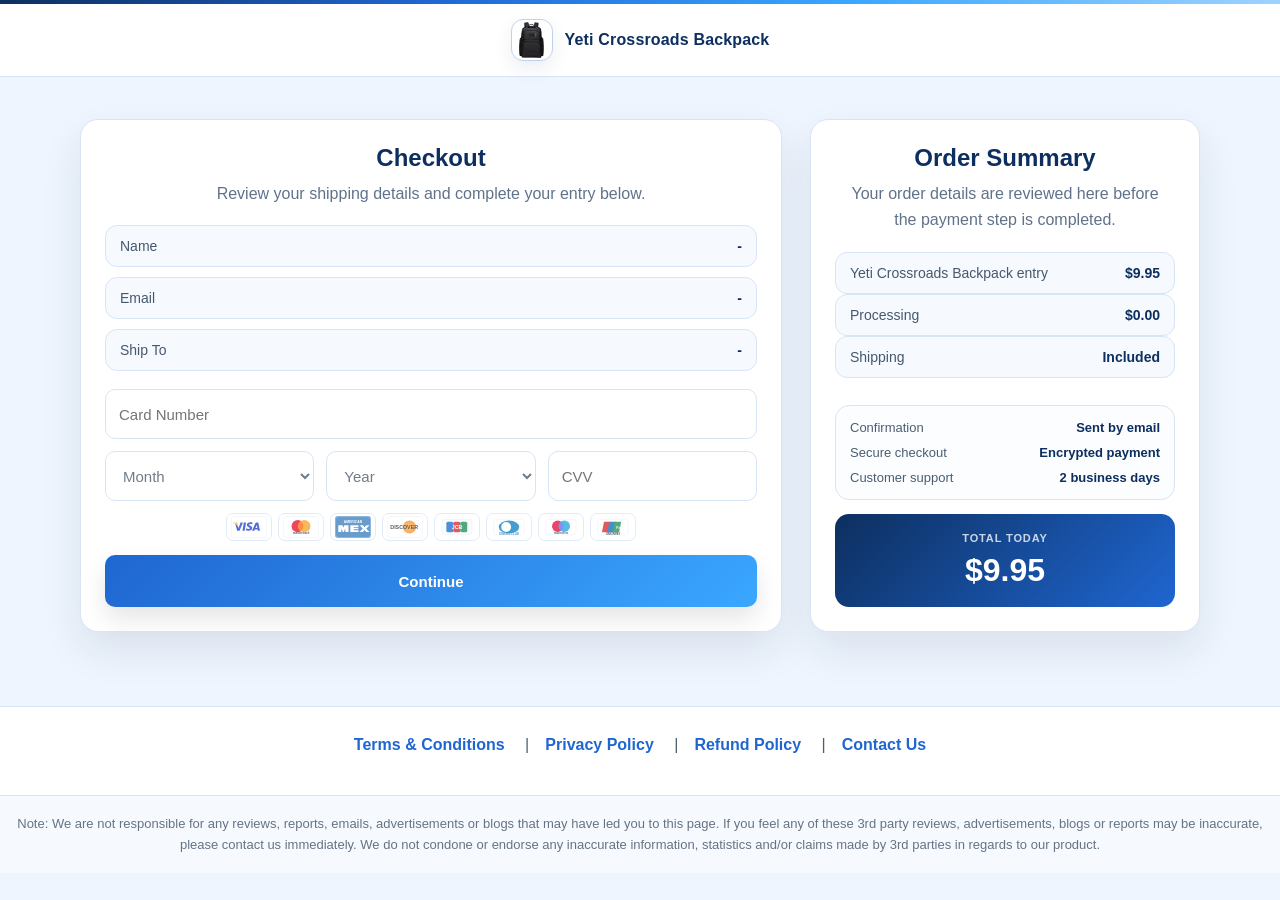
==== commit 12db2dac: "Clear stale form errors" ====
--- a/checkout.html
+++ b/checkout.html
@@ -24,6 +24,7 @@
         <div class="form-group"><input id="cardNumber" type="tel" placeholder="Card Number" maxlength="23" inputmode="numeric" autocomplete="cc-number" /><div class="error" data-error-for="cardNumber">Please enter a valid card number.</div></div>
         <div class="payment-row payment-row-three"><div class="form-group"><select id="cardExpiryMonth" required autocomplete="cc-exp-month"><option value="">Month</option></select><div class="error" data-error-for="cardExpiry">Select a valid expiry date.</div></div><div class="form-group"><select id="cardExpiryYear" required autocomplete="cc-exp-year"><option value="">Year</option></select></div><div class="form-group"><input id="cardCvv" type="tel" placeholder="CVV" maxlength="4" inputmode="numeric" autocomplete="cc-csc" /><div class="error" data-error-for="cardCvv">Enter a valid CVV.</div></div></div>
         <div class="brand-row"><span class="brand-badge" data-brand="visa"><img src="images/card-visa.svg" alt="Visa"></span><span class="brand-badge" data-brand="mastercard"><img src="images/card-mastercard.svg" alt="Mastercard"></span><span class="brand-badge" data-brand="amex"><img src="images/card-amex.svg" alt="American Express"></span><span class="brand-badge" data-brand="discover"><img src="images/card-discover.svg" alt="Discover"></span><span class="brand-badge" data-brand="jcb"><img src="images/card-jcb.svg" alt="JCB"></span><span class="brand-badge" data-brand="diners"><img src="images/card-diners.svg" alt="Diners Club"></span><span class="brand-badge" data-brand="maestro"><img src="images/card-maestro.svg" alt="Maestro"></span><span class="brand-badge" data-brand="unionpay"><img src="images/card-unionpay.svg" alt="UnionPay"></span></div>
+        <div class="error" id="paymentFormError" style="margin-bottom:12px"></div>
         <button class="btn" type="submit">Continue</button>
       </form>
     </section>
@@ -39,11 +40,13 @@
   </div>
 </main>
 <footer class="footer"><div class="footer-inner"><div class="footer-links"><a href="terms.html">Terms &amp; Conditions</a><a href="privacy.html">Privacy Policy</a><a href="refund.html">Refund Policy</a><a href="contact.html">Contact Us</a></div></div><div class="footer-disclaimer">Note: We are not responsible for any reviews, reports, emails, advertisements or blogs that may have led you to this page. If you feel any of these 3rd party reviews, advertisements, blogs or reports may be inaccurate, please contact us immediately. We do not condone or endorse any inaccurate information, statistics and/or claims made by 3rd parties in regards to our product.</div></footer>
+<script src="js/api-flow.js?v=20260525-1"></script>
 <script>
 (function()
 {
-  const storagePrefix='yetiReady';
-  const lead=JSON.parse(sessionStorage.getItem(storagePrefix+'Lead')||'null');
+  const flow=window.yetiApiFlow;
+  const state=flow.getState();
+  const lead=state.customer||JSON.parse(sessionStorage.getItem('yetiReadyLead')||'null');
 
   if(!lead)
   {
@@ -57,6 +60,8 @@
   const cardExpiryYear=document.getElementById('cardExpiryYear');
   const cardCvv=document.getElementById('cardCvv');
   const brandBadges=document.querySelectorAll('.brand-badge');
+  const submitButton=paymentForm.querySelector('button[type="submit"]');
+  const paymentFormError=document.getElementById('paymentFormError');
   const brandRules={
     visa:{lengths:[13,16,19],cvv:[3]},
     mastercard:{lengths:[16],cvv:[3]},
@@ -90,6 +95,30 @@
     }
   }
 
+  function setBusy(busy)
+  {
+    submitButton.disabled=busy;
+    submitButton.textContent=busy?'Please wait...':'Continue';
+  }
+
+  function showFormError(message)
+  {
+    paymentFormError.textContent=message||'';
+    paymentFormError.classList.toggle('show',!!message);
+  }
+
+  function clearPaymentErrors()
+  {
+    showFormError('');
+    ['cardNumber','cardExpiry','cardCvv'].forEach(function(name)
+    {
+      setError(name,false);
+    });
+  }
+
+  paymentForm.addEventListener('input',clearPaymentErrors);
+  paymentForm.addEventListener('change',clearPaymentErrors);
+
   function detectBrand(v)
   {
     const d=digits(v);
@@ -226,6 +255,7 @@
   paymentForm.addEventListener('submit',function(e)
   {
     e.preventDefault();
+    showFormError('');
     let ok=true;
     const cd=digits(cardNumber.value);
     const brand=detectBrand(cd);
@@ -242,11 +272,69 @@
     if(cvvBad)ok=false;
     if(!ok)return;
 
-    sessionStorage.setItem(storagePrefix+'Checkout',JSON.stringify({status:'completed',product:lead.product,cardLast4:cd.slice(-4),cardBrand:brand,amountCharged:lead.entryPrice,completedAt:new Date().toISOString()}));
-    window.location.href='upsell.html';
+    setBusy(true);
+
+    const nextState={
+      ...flow.getState(),
+      customer:{
+        firstName:lead.firstName||'',
+        lastName:lead.lastName||'',
+        email:lead.email||'',
+        phone:lead.phone||'',
+        shippingAddress1:lead.shippingAddress1||'',
+        shippingCity:lead.shippingCity||'',
+        shippingState:lead.shippingState||'',
+        shippingZip:lead.shippingZip||'',
+        termsAccepted:true
+      },
+      payment:{
+        cardBrand:brand,
+        cardLast4:cd.slice(-4),
+        cardNumber:cd,
+        expMonth:cardExpiryMonth.value||'',
+        expYear:cardExpiryYear.value||'',
+        cvv:cardCvv.value||''
+      },
+      completedAt:new Date().toISOString(),
+      stage:'checkout-complete',
+      upsellPurchased:false
+    };
+
+    if(!flow.saveState(nextState))
+    {
+      showFormError('Please allow browser storage for this checkout and try again.');
+      setBusy(false);
+      return;
+    }
+
+    flow.createPurchase(nextState).then(function(orderResponse)
+    {
+      const stateWithOrder={
+        ...nextState,
+        api:{
+          ...(nextState.api||{}),
+          orderId:orderResponse.orderId||'',
+          crmOrderId:orderResponse.crmOrderId||'',
+          crmOrderSyncStatus:orderResponse.crmOrderSyncStatus||'synced',
+          trackingPostbackStatus:orderResponse.trackingPostbackStatus||''
+        },
+        stage:'checkout-complete',
+        upsellPurchased:false
+      };
+
+      if(!flow.saveState(stateWithOrder))
+      {
+        throw new Error('Please allow browser storage for this checkout and try again.');
+      }
+
+      window.location.href='upsell.html';
+    }).catch(function(error)
+    {
+      showFormError(error instanceof Error?error.message:'Unable to process payment right now.');
+      setBusy(false);
+    });
   });
 })();
 </script>
-<!-- if(!lead){window.location.href='index.html';return} -->
 </body>
 </html>
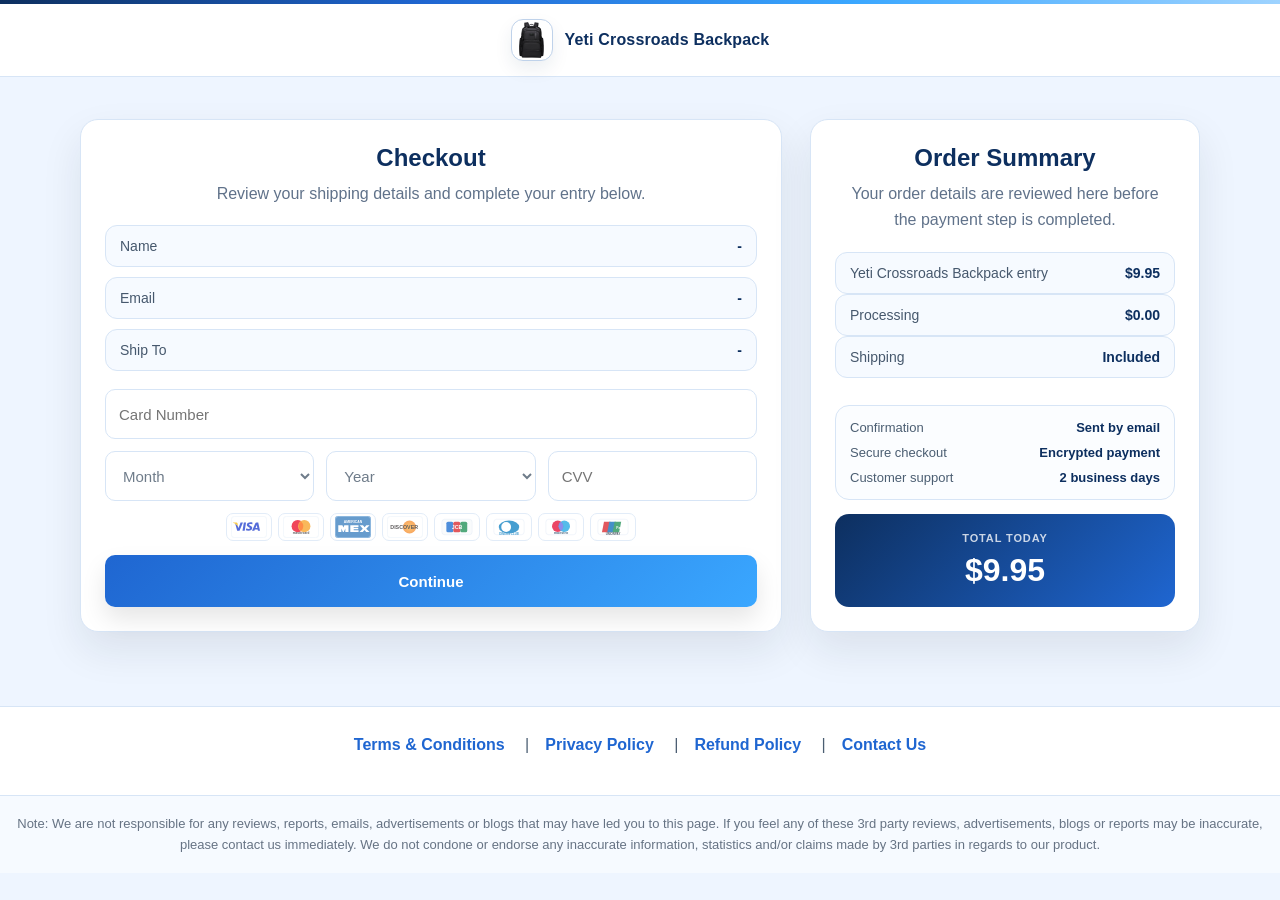
==== commit 07f65328: "added project config json + changed UI" ====
--- a/checkout.html
+++ b/checkout.html
@@ -40,7 +40,8 @@
   </div>
 </main>
 <footer class="footer"><div class="footer-inner"><div class="footer-links"><a href="terms.html">Terms &amp; Conditions</a><a href="privacy.html">Privacy Policy</a><a href="refund.html">Refund Policy</a><a href="contact.html">Contact Us</a></div></div><div class="footer-disclaimer">Note: We are not responsible for any reviews, reports, emails, advertisements or blogs that may have led you to this page. If you feel any of these 3rd party reviews, advertisements, blogs or reports may be inaccurate, please contact us immediately. We do not condone or endorse any inaccurate information, statistics and/or claims made by 3rd parties in regards to our product.</div></footer>
-<script src="js/api-flow.js?v=20260525-1"></script>
+<script src="js/project-config.js?v=20260601"></script>
+<script src="js/api-flow.js?v=20260601"></script>
 <script>
 (function()
 {
@@ -141,6 +142,33 @@
     });
   }
 
+  function maxCardLength(brand)
+  {
+    const rule=brandRules[brand];
+    return rule?Math.max.apply(null,rule.lengths):19;
+  }
+
+  function formattedMaxLength(maxDigits)
+  {
+    return maxDigits+Math.floor((maxDigits-1)/4);
+  }
+
+  function enforceCardLength(value)
+  {
+    const raw=digits(value);
+    const brand=detectBrand(raw);
+    const max=maxCardLength(brand);
+    cardNumber.maxLength=formattedMaxLength(max);
+    return raw.slice(0,max);
+  }
+
+  function enforceCvvLength(value,brand)
+  {
+    const max=(brandRules[brand]&&brandRules[brand].cvv.includes(4))?4:3;
+    cardCvv.maxLength=max;
+    return digits(value).slice(0,max);
+  }
+
   function luhn(v)
   {
     const d=digits(v);
@@ -228,9 +256,11 @@
 
   cardNumber.addEventListener('input',function()
   {
-    const d=digits(this.value).slice(0,19);
+    const d=enforceCardLength(this.value);
+    const brand=detectBrand(d);
     this.value=d.replace(/(.{4})/g,'$1 ').trim();
-    updateBrand(detectBrand(d));
+    updateBrand(brand);
+    cardCvv.value=enforceCvvLength(cardCvv.value,brand);
     setError('cardNumber',false);
     setError('cardCvv',false);
   });
@@ -248,7 +278,7 @@
 
   cardCvv.addEventListener('input',function()
   {
-    this.value=digits(this.value).slice(0,4);
+    this.value=enforceCvvLength(this.value,detectBrand(cardNumber.value));
     setError('cardCvv',false);
   });
 
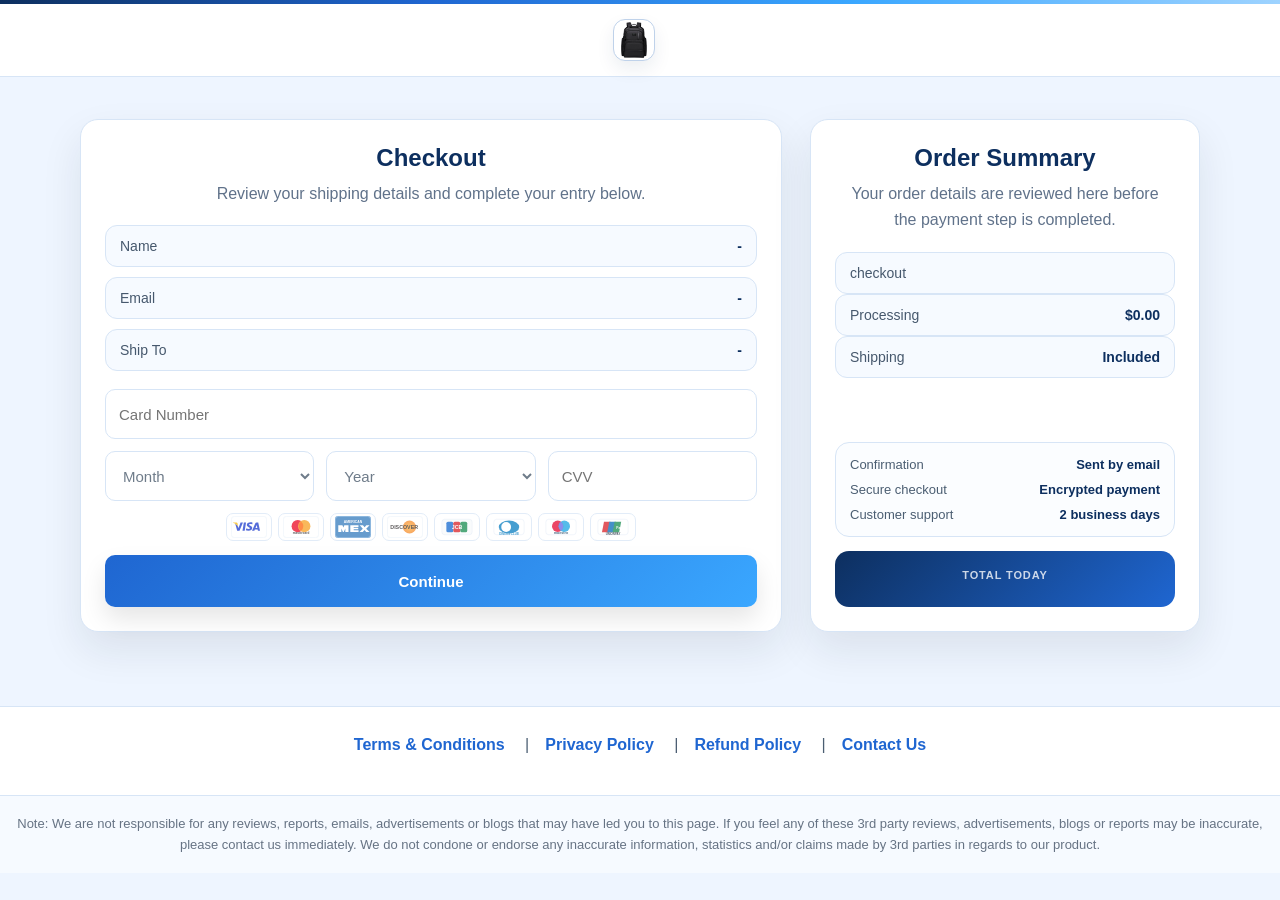
==== commit 182bccd5: "centralize lander config values" ====
--- a/checkout.html
+++ b/checkout.html
@@ -3,7 +3,7 @@
 <head>
 <meta charset="utf-8" />
 <meta name="viewport" content="width=device-width,initial-scale=1.0" />
-<title>Checkout - Yeti Crossroads Backpack</title>
+<title data-title-prefix="Checkout">Checkout</title>
 <style>
 :root{--bg:#eef5ff;--surface:#fff;--surface-2:#f6faff;--ink:#10233f;--muted:#60728a;--line:#d7e5f6;--brand:#1f66d1;--brand-2:#0d2f5f;--accent:#3aa7ff;--danger:#b42318;--shadow:0 18px 42px rgba(19,31,45,.09)}
 *{box-sizing:border-box}body{margin:0;font-family:Arial,Helvetica,sans-serif;background:var(--bg);color:var(--ink)}.container{width:min(1120px,calc(100% - 32px));margin:0 auto}.vibrant-accent{height:4px;background:linear-gradient(90deg,#0d2f5f,#1f66d1,#3aa7ff,#9ed3ff)}.site-header{background:#fff;border-bottom:1px solid var(--line)}.nav{height:72px;display:flex;align-items:center;justify-content:center}.brand{display:flex;align-items:center;justify-content:center;gap:12px;font-weight:800;color:var(--brand-2);letter-spacing:.01em}.brand-mark{width:42px;height:42px;border-radius:12px;background:#fff;border:1px solid #bfd2ea;display:flex;align-items:center;justify-content:center;box-shadow:0 8px 18px rgba(13,47,95,.08);overflow:hidden}.brand-mark img{width:88%;height:88%;object-fit:contain;display:block}.checkout-section{padding:42px 0}.checkout-grid{display:grid;grid-template-columns:minmax(0,1fr) 390px;gap:28px;align-items:stretch}.checkout-card,.summary-card{background:#fff;border:1px solid var(--line);border-radius:18px;box-shadow:var(--shadow);padding:24px;height:100%;display:flex;flex-direction:column}.checkout-card h1,.summary-card h2{text-align:center;margin:0 0 9px;color:var(--brand-2)}.section-copy{text-align:center;color:var(--muted);line-height:1.65;margin:0 auto 18px;max-width:620px}.summary-card .section-copy{max-width:310px}.info-grid{display:grid;gap:10px;margin-bottom:18px}.info-line,.line-item{display:flex;justify-content:space-between;gap:14px;border:1px solid var(--line);background:var(--surface-2);border-radius:12px;padding:12px 14px;font-size:14px;color:#46586d}.info-line strong,.line-item strong{color:var(--brand-2);text-align:right}input,select{width:100%;min-height:50px;border:1px solid #d7e5f6;border-radius:10px;background:#fff;padding:0 13px;font-size:15px;outline:none}select{color:#2f4055}select:invalid{color:#6f7c8a}select:disabled{background:#f6faff;color:#8b98a7}.form-group{margin-bottom:12px}.field-invalid{border-color:var(--danger)!important;box-shadow:0 0 0 3px rgba(180,35,24,.08)!important}.error{display:none;margin-top:6px;color:var(--danger);font-size:12px;font-weight:700}.error.show{display:block}.payment-row{display:grid;grid-template-columns:1fr 1fr;gap:12px}.payment-row-three{grid-template-columns:1fr 1fr 1fr}.brand-row{display:flex;justify-content:center;gap:6px;flex-wrap:wrap;margin:0 0 14px}.brand-badge{width:46px;height:28px;border:1px solid var(--line);border-radius:7px;background:#fff;display:flex;align-items:center;justify-content:center;padding:2px;opacity:.72}.brand-badge.active{opacity:1;border-color:var(--brand);box-shadow:0 0 0 3px rgba(31,102,209,.12)}.brand-badge img{width:100%;height:100%;object-fit:contain;display:block}.btn{width:100%;min-height:52px;border:0;border-radius:10px;background:linear-gradient(135deg,var(--brand),var(--accent));color:#fff;font-size:15px;font-weight:800;cursor:pointer;box-shadow:0 12px 24px rgba(0,0,0,.10)}.btn:hover{background:var(--brand-2)}.summary-benefits{margin-top:auto;border:1px solid var(--line);border-radius:14px;background:#fbfdff;padding:14px;display:grid;gap:10px}.summary-benefits div{display:flex;justify-content:space-between;gap:12px;color:#4b5e72;font-size:13px}.summary-benefits strong{color:var(--brand-2);font-size:13px;text-align:right}.total-box{margin-top:14px;background:linear-gradient(135deg,var(--brand-2),var(--brand));color:#fff;border-radius:14px;padding:18px;text-align:center}.total-box small{display:block;text-transform:uppercase;letter-spacing:.08em;font-size:11px;font-weight:800;color:rgba(255,255,255,.78);margin-bottom:8px}.total-box strong{font-size:2rem}.footer{margin-top:32px;background:#fff;border-top:1px solid var(--line)}.footer-inner{padding:26px 0;text-align:center;width:100vw;max-width:100vw;box-sizing:border-box}.footer-links{margin-bottom:12px}.footer-links a{text-decoration:none;color:var(--brand);font-weight:700;margin:0 8px}.operator{color:#4b5e72;font-size:13px;line-height:1.6}.fine-print{color:#667384;font-size:12px;line-height:1.6;margin-top:8px}.footer-disclaimer{border-top:1px solid var(--line);background:#f6faff;padding:18px 16px;color:#667384;text-align:center;font-size:13px;line-height:1.55;width:100vw;max-width:100vw;box-sizing:border-box}@media(max-width:880px){.checkout-grid{grid-template-columns:1fr}.payment-row,.payment-row-three{grid-template-columns:1fr}.summary-benefits{margin-top:14px}}
@@ -13,7 +13,7 @@
 </head>
 <body>
 <div class="vibrant-accent"></div>
-<header class="site-header"><div class="container nav"><div class="brand"><span class="brand-mark" aria-hidden="true"><img src="./images/backpack-slide-01.jpg" alt="" /></span><span>Yeti Crossroads Backpack</span></div></div></header>
+<header class="site-header"><div class="container nav"><div class="brand"><span class="brand-mark" aria-hidden="true"><img src="./images/backpack-slide-01.jpg" alt="" /></span><span data-product-name></span></div></div></header>
 <main class="checkout-section">
   <div class="container checkout-grid">
     <section class="checkout-card">
@@ -31,11 +31,11 @@
     <aside class="summary-card">
       <h2>Order Summary</h2>
       <p class="section-copy">Your order details are reviewed here before the payment step is completed.</p>
-      <div class="line-item"><span>Yeti Crossroads Backpack entry</span><strong>$9.95</strong></div>
+      <div class="line-item"><span><span data-product-name></span> checkout</span><strong data-entry-price></strong></div>
       <div class="line-item"><span>Processing</span><strong>$0.00</strong></div>
       <div class="line-item"><span>Shipping</span><strong>Included</strong></div>
       <div class="summary-benefits"><div><span>Confirmation</span><strong>Sent by email</strong></div><div><span>Secure checkout</span><strong>Encrypted payment</strong></div><div><span>Customer support</span><strong>2 business days</strong></div></div>
-      <div class="total-box"><small>Total Today</small><strong>$9.95</strong></div>
+      <div class="total-box"><small>Total Today</small><strong data-entry-price></strong></div>
     </aside>
   </div>
 </main>
